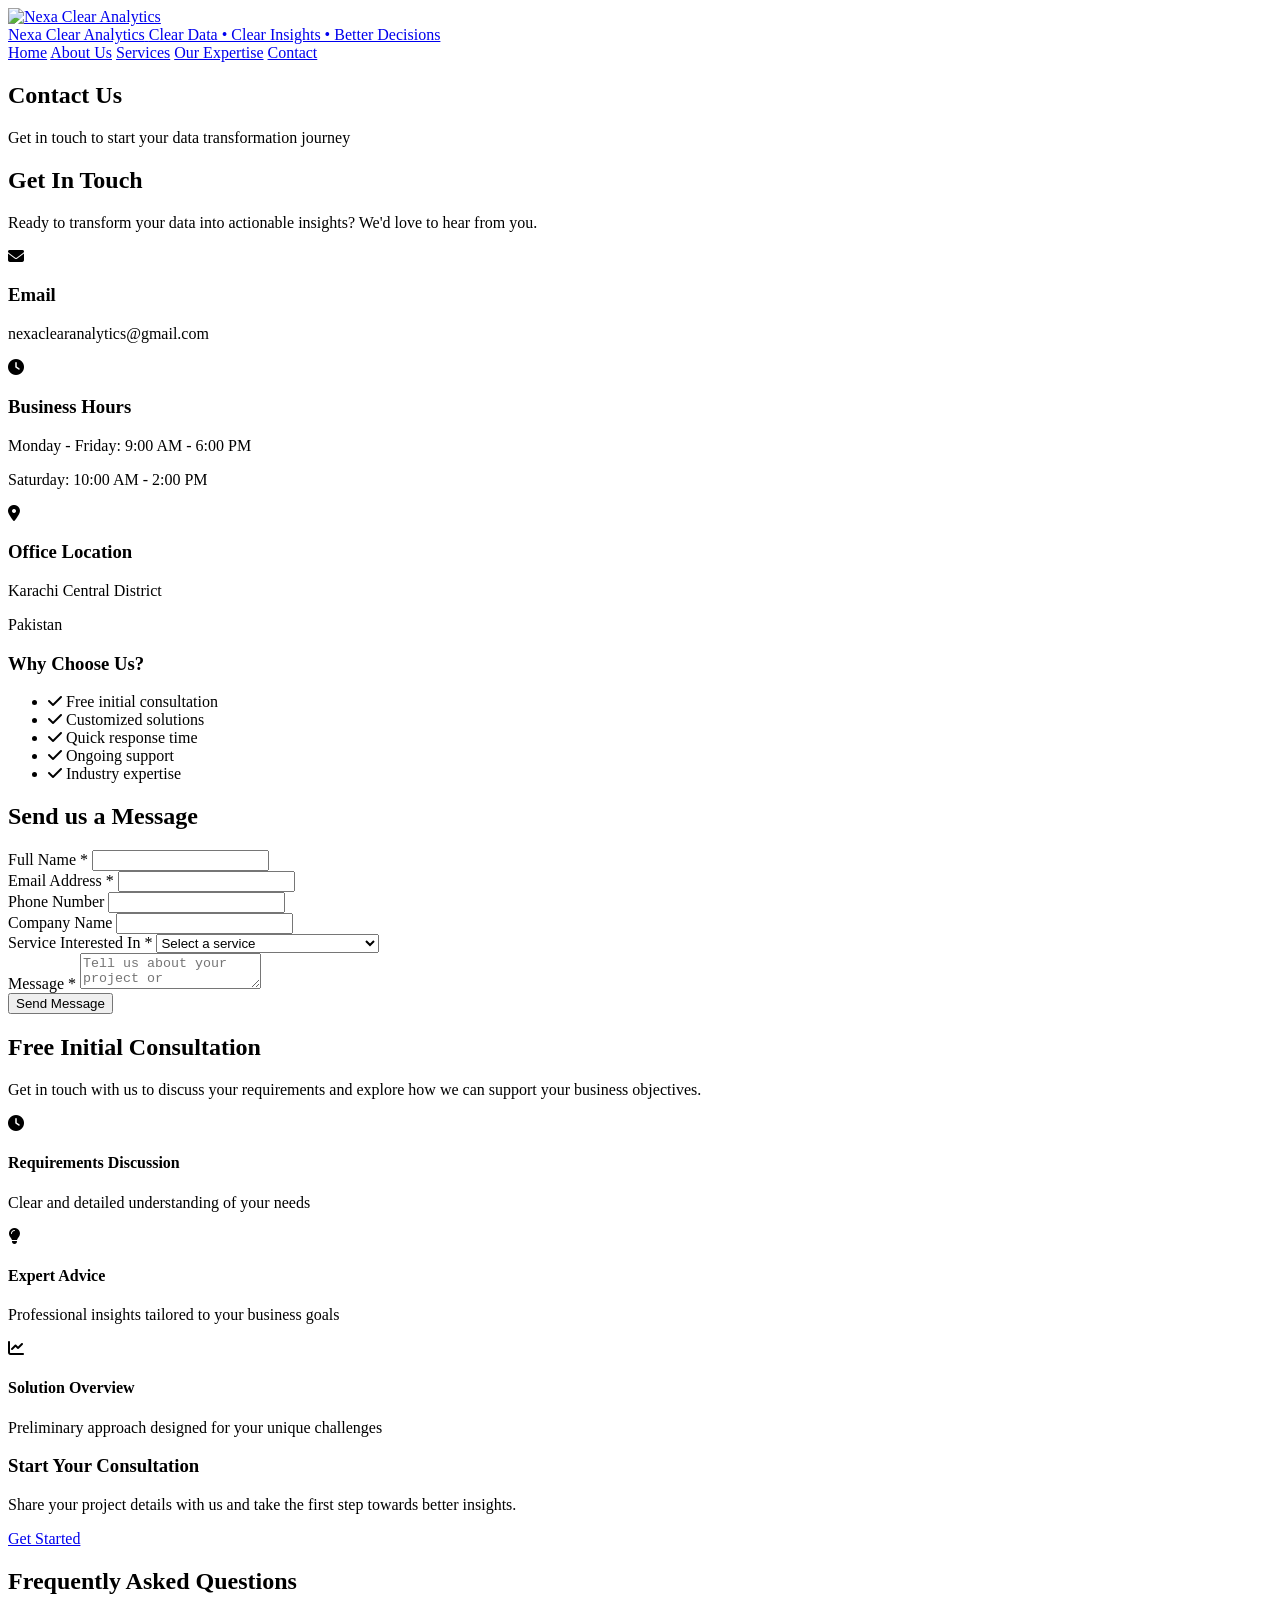
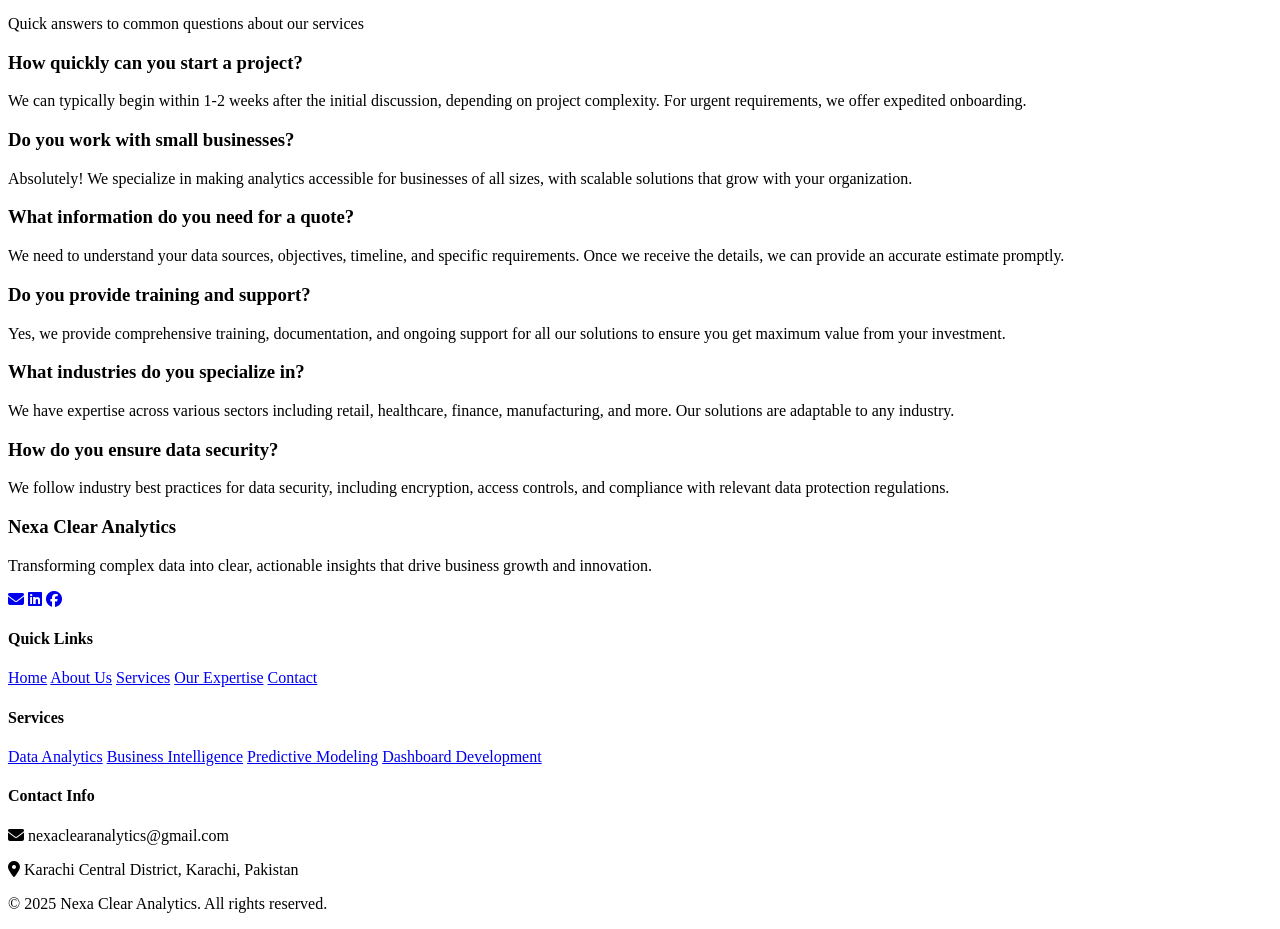
==== contact.html @ 600de311 "Add files via upload" ====
<!DOCTYPE html>
<html lang="en">
<head>
    <meta charset="UTF-8">
    <meta name="viewport" content="width=device-width, initial-scale=1.0">
    <meta name="description" content="Contact Nexa Clear Analytics for data analytics consulting, custom solutions, and business intelligence services.">
    <title>Contact Us - Nexa Clear Analytics</title>
    <link rel="stylesheet" href="css/style.css">
    <link rel="preconnect" href="https://fonts.googleapis.com">
    <link rel="preconnect" href="https://fonts.gstatic.com" crossorigin>
    <link href="https://fonts.googleapis.com/css2?family=Inter:wght@300;400;500;600;700&display=swap" rel="stylesheet">
    <link rel="stylesheet" href="https://cdnjs.cloudflare.com/ajax/libs/font-awesome/6.4.0/css/all.min.css">
    <link rel="icon" type="image/x-icon" href="images/favicon.png">
</head>
<body>
    <!-- Navigation -->
    <nav class="navbar">
        <div class="nav-container">
            <div class="nav-logo">
                <a href="index.html">
                    <img src="images/favicon.png" alt="Nexa Clear Analytics" class="logo-img">
                    <div class="logo-content">
                        <span class="logo-text">Nexa Clear Analytics</span>
                        <span class="logo-tagline">Clear Data • Clear Insights • Better Decisions</span>
                    </div>
                </a>
            </div>

            <div class="nav-menu" id="nav-menu">
                <a href="index.html" class="nav-link">Home</a>
                <a href="about.html" class="nav-link">About Us</a>
                <a href="services.html" class="nav-link">Services</a>
                <a href="portfolio.html" class="nav-link">Our Expertise</a>
                <a href="contact.html" class="nav-link active">Contact</a>
            </div>
            <div class="hamburger" id="hamburger">
                <span></span>
                <span></span>
                <span></span>
            </div>
        </div>
    </nav>

    <!-- Page Header -->
    <section class="page-header">
        <div class="container">
            <h1>Contact Us</h1>
            <p>Get in touch to start your data transformation journey</p>
        </div>
    </section>

<!-- Contact Section -->
<section class="section contact-section">
    <div class="container">
        <div class="contact-grid">
            <!-- Contact Info -->
            <div class="contact-info">
                <h2>Get In Touch</h2>
                <p>Ready to transform your data into actionable insights? We'd love to hear from you.</p>
                
                <div class="contact-details">
                    <div class="contact-item">
                        <div class="contact-icon">
                            <i class="fas fa-envelope"></i>
                        </div>
                        <div class="contact-text">
                            <h3>Email</h3>
                            <p>nexaclearanalytics@gmail.com</p>
                        </div>
                    </div>
                                        
                    <div class="contact-item">
                        <div class="contact-icon">
                            <i class="fas fa-clock"></i>
                        </div>
                        <div class="contact-text">
                            <h3>Business Hours</h3>
                            <p>Monday - Friday: 9:00 AM - 6:00 PM</p>
                            <p>Saturday: 10:00 AM - 2:00 PM</p>
                        </div>
                    </div>

                    <div class="contact-item">
                        <div class="contact-icon">
                            <i class="fas fa-map-marker-alt"></i>
                        </div>
                        <div class="contact-text">
                            <h3>Office Location</h3>
                            <p>Karachi Central District</p>
                            <p>Pakistan</p>
                        </div>
                    </div>
                </div>

                <div class="why-choose-us">
                    <h3>Why Choose Us?</h3>
                    <ul>
                        <li><i class="fas fa-check"></i> Free initial consultation</li>
                        <li><i class="fas fa-check"></i> Customized solutions</li>
                        <li><i class="fas fa-check"></i> Quick response time</li>
                        <li><i class="fas fa-check"></i> Ongoing support</li>
                        <li><i class="fas fa-check"></i> Industry expertise</li>
                    </ul>
                </div>
            </div>

            <!-- Contact Form -->
            <div class="contact-form">
    <h2>Send us a Message</h2>
    
    <form id="contact-form" action="https://api.web3forms.com/submit" method="POST">
        <!-- Web3Forms Access Key -->
        <input type="hidden" name="access_key" value="b121f601-248b-46db-a43a-fa6fd87281f6">
        <input type="hidden" name="redirect" value="thankyou.html">

        <div class="form-group">
            <label for="name">Full Name *</label>
            <input type="text" id="name" name="name" required>
            <span class="error-message" id="name-error"></span>
        </div>
        
        <div class="form-group">
            <label for="email">Email Address *</label>
            <input type="email" id="email" name="email" required>
            <span class="error-message" id="email-error"></span>
        </div>
        
        <div class="form-group">
            <label for="phone">Phone Number</label>
            <input type="tel" id="phone" name="phone">
            <span class="error-message" id="phone-error"></span>
        </div>
        
        <div class="form-group">
            <label for="company">Company Name</label>
            <input type="text" id="company" name="company">
            <span class="error-message" id="company-error"></span>
        </div>
        
        <div class="form-group">
            <label for="service">Service Interested In *</label>
            <select id="service" name="service" required>
                <option value="">Select a service</option>
                <option value="dashboard">Business Intelligence Dashboards</option>
                <option value="analytics">Predictive Analytics</option>
                <option value="reporting">Automated Reporting</option>
                <option value="consultation">Analytics Consultation</option>
                <option value="training">Data Analytics Training</option>
                <option value="other">Other</option>
            </select>
            <span class="error-message" id="service-error"></span>
        </div>
        
        <div class="form-group">
            <label for="message">Message *</label>
            <textarea id="message" name="message" required placeholder="Tell us about your project or requirements..."></textarea>
            <span class="error-message" id="message-error"></span>
        </div>
        
        <button type="submit" class="btn btn-primary">Send Message</button>
        <div id="form-message"></div>
    </form>
</div>
        </div>
    </div>
</section>


    <!-- Consultation Section -->
<section class="section consultation-section">
    <div class="container">
        <div class="consultation-grid">
            <div class="consultation-content">
                <h2>Free Initial Consultation</h2>
                <p>Get in touch with us to discuss your requirements and explore how we can support your business objectives.</p>
                <div class="consultation-benefits">
                    <div class="benefit-item">
                        <i class="fas fa-clock"></i>
                        <div>
                            <h4>Requirements Discussion</h4>
                            <p>Clear and detailed understanding of your needs</p>
                        </div>
                    </div>
                    <div class="benefit-item">
                        <i class="fas fa-lightbulb"></i>
                        <div>
                            <h4>Expert Advice</h4>
                            <p>Professional insights tailored to your business goals</p>
                        </div>
                    </div>
                    <div class="benefit-item">
                        <i class="fas fa-chart-line"></i>
                        <div>
                            <h4>Solution Overview</h4>
                            <p>Preliminary approach designed for your unique challenges</p>
                        </div>
                    </div>
                </div>
            </div>
            <div class="consultation-cta">
                <div class="cta-card">
                    <h3>Start Your Consultation</h3>
                    <p>Share your project details with us and take the first step towards better insights.</p>
                    <div class="cta-buttons">
                        <a href="contact.html#contact-form" class="consultation-get-started-btn" id="consultation-get-started">
                            Get Started
                        </a>
                    </div>
                </div>
            </div>
        </div>
    </div>
</section>


<!-- FAQ Section -->
<section class="section faq-section">
    <div class="container">
        <div class="section-header">
            <h2>Frequently Asked Questions</h2>
            <p>Quick answers to common questions about our services</p>
        </div>
        <div class="faq-grid">
            <div class="faq-item">
                <h3>How quickly can you start a project?</h3>
                <p>We can typically begin within 1-2 weeks after the initial discussion, depending on project complexity. For urgent requirements, we offer expedited onboarding.</p>
            </div>
            <div class="faq-item">
                <h3>Do you work with small businesses?</h3>
                <p>Absolutely! We specialize in making analytics accessible for businesses of all sizes, with scalable solutions that grow with your organization.</p>
            </div>
            <div class="faq-item">
                <h3>What information do you need for a quote?</h3>
                <p>We need to understand your data sources, objectives, timeline, and specific requirements. Once we receive the details, we can provide an accurate estimate promptly.</p>
            </div>
            <div class="faq-item">
                <h3>Do you provide training and support?</h3>
                <p>Yes, we provide comprehensive training, documentation, and ongoing support for all our solutions to ensure you get maximum value from your investment.</p>
            </div>
            <div class="faq-item">
                <h3>What industries do you specialize in?</h3>
                <p>We have expertise across various sectors including retail, healthcare, finance, manufacturing, and more. Our solutions are adaptable to any industry.</p>
            </div>
            <div class="faq-item">
                <h3>How do you ensure data security?</h3>
                <p>We follow industry best practices for data security, including encryption, access controls, and compliance with relevant data protection regulations.</p>
            </div>
        </div>
    </div>
</section>





    <!-- Footer -->
    <footer class="footer">
        <div class="container">
            <div class="footer-content">
                <div class="footer-section">
                    <h3>Nexa Clear Analytics</h3>
                    <p>Transforming complex data into clear, actionable insights that drive business growth and innovation.</p>
                    <div class="social-links">
                        <a href="#" aria-label="Email"><i class="fas fa-envelope"></i></a>
                        <a href="#" aria-label="LinkedIn"><i class="fab fa-linkedin"></i></a>
                        <a href="#" aria-label="Twitter"><i class="fab fa-facebook"></i></a>
                    </div>
                </div>
                <div class="footer-section">
                    <h4>Quick Links</h4>
                    <a href="index.html">Home</a>
                    <a href="about.html">About Us</a>
                    <a href="services.html">Services</a>
                    <a href="portfolio.html">Our Expertise</a>
                    <a href="contact.html">Contact</a>
                </div>
                <div class="footer-section">
                    <h4>Services</h4>
                    <a href="services.html">Data Analytics</a>
                    <a href="services.html">Business Intelligence</a>
                    <a href="services.html">Predictive Modeling</a>
                    <a href="services.html">Dashboard Development</a>
                </div>
                <div class="footer-section">
                    <h4>Contact Info</h4>
                    <p><i class="fas fa-envelope"></i> nexaclearanalytics@gmail.com</p>
                    <p><i class="fas fa-map-marker-alt"></i> Karachi Central District, Karachi, Pakistan</p>
                </div>
            </div>
            <div class="footer-bottom">
                <p>&copy; <span id="current-year">2025</span> Nexa Clear Analytics. All rights reserved.</p>
            </div>
        </div>
    </footer>

    <script src="js/script.js"></script>
</body>
</html>
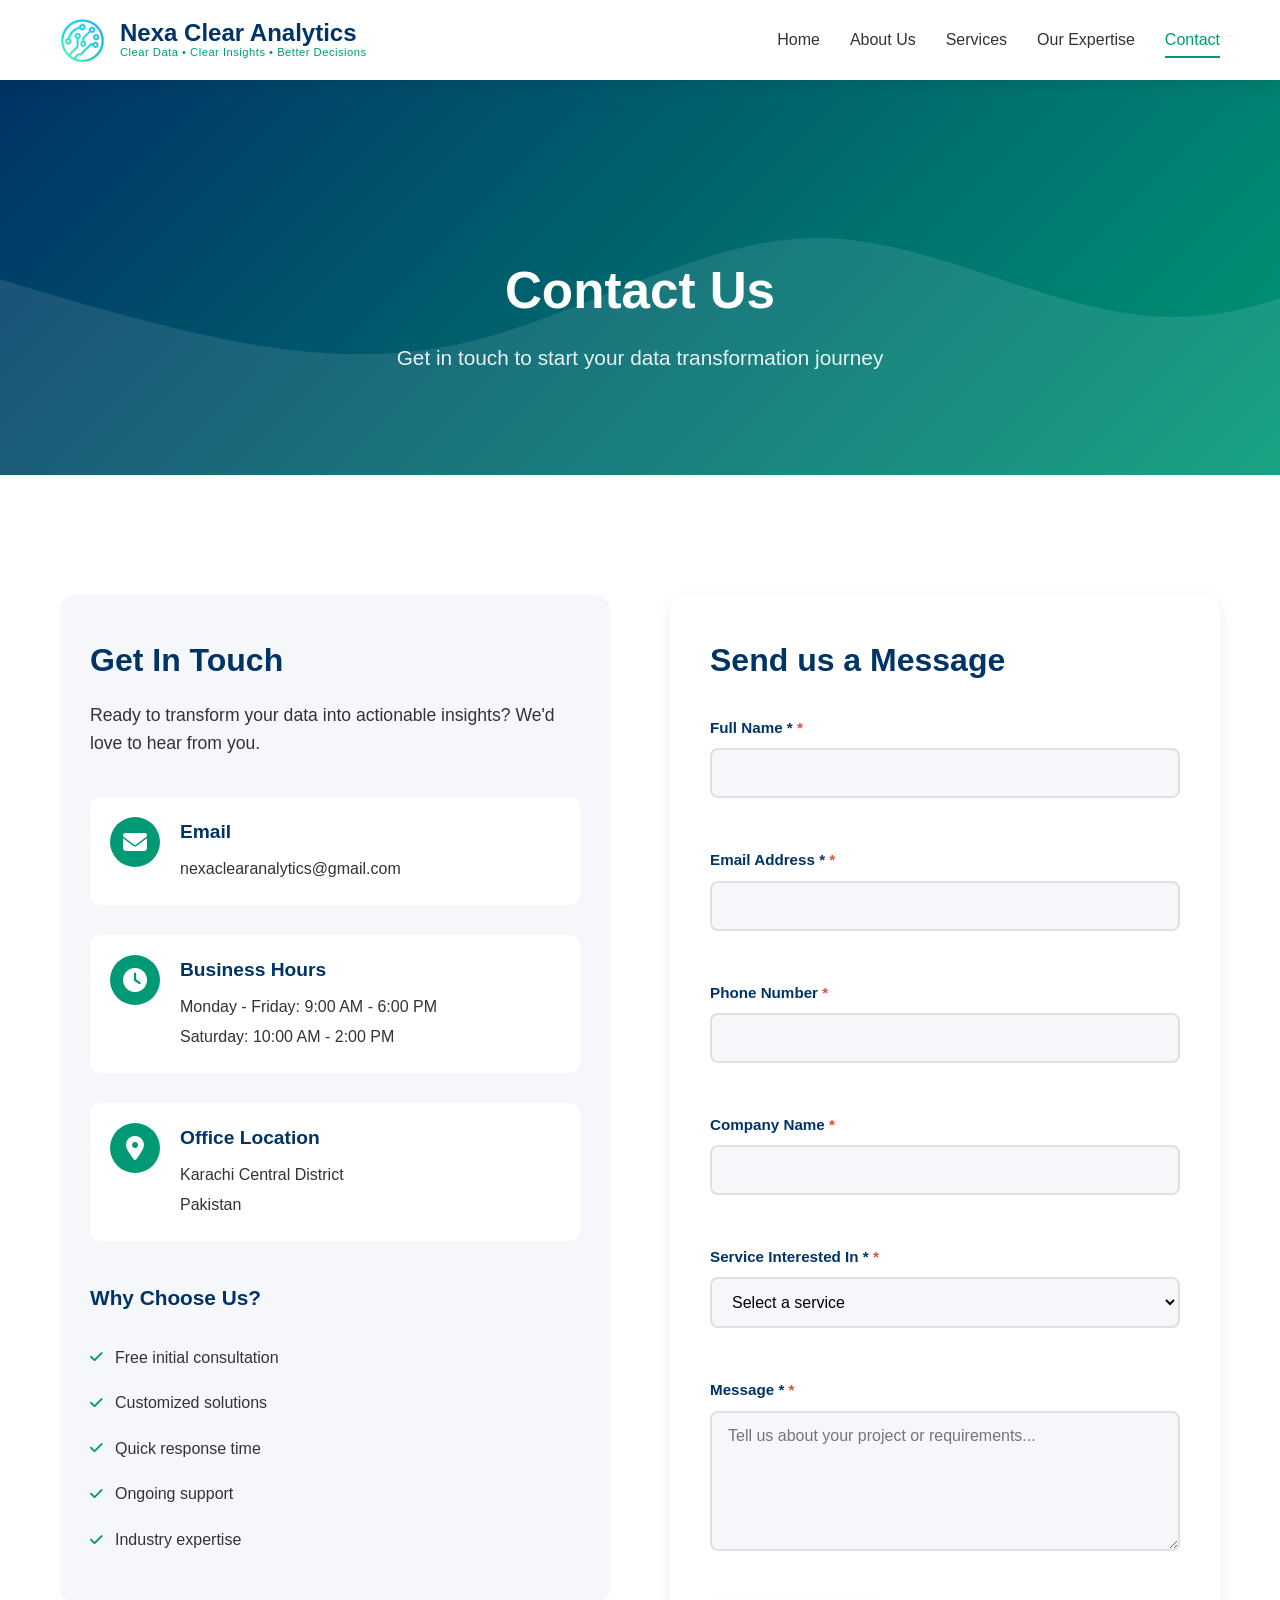
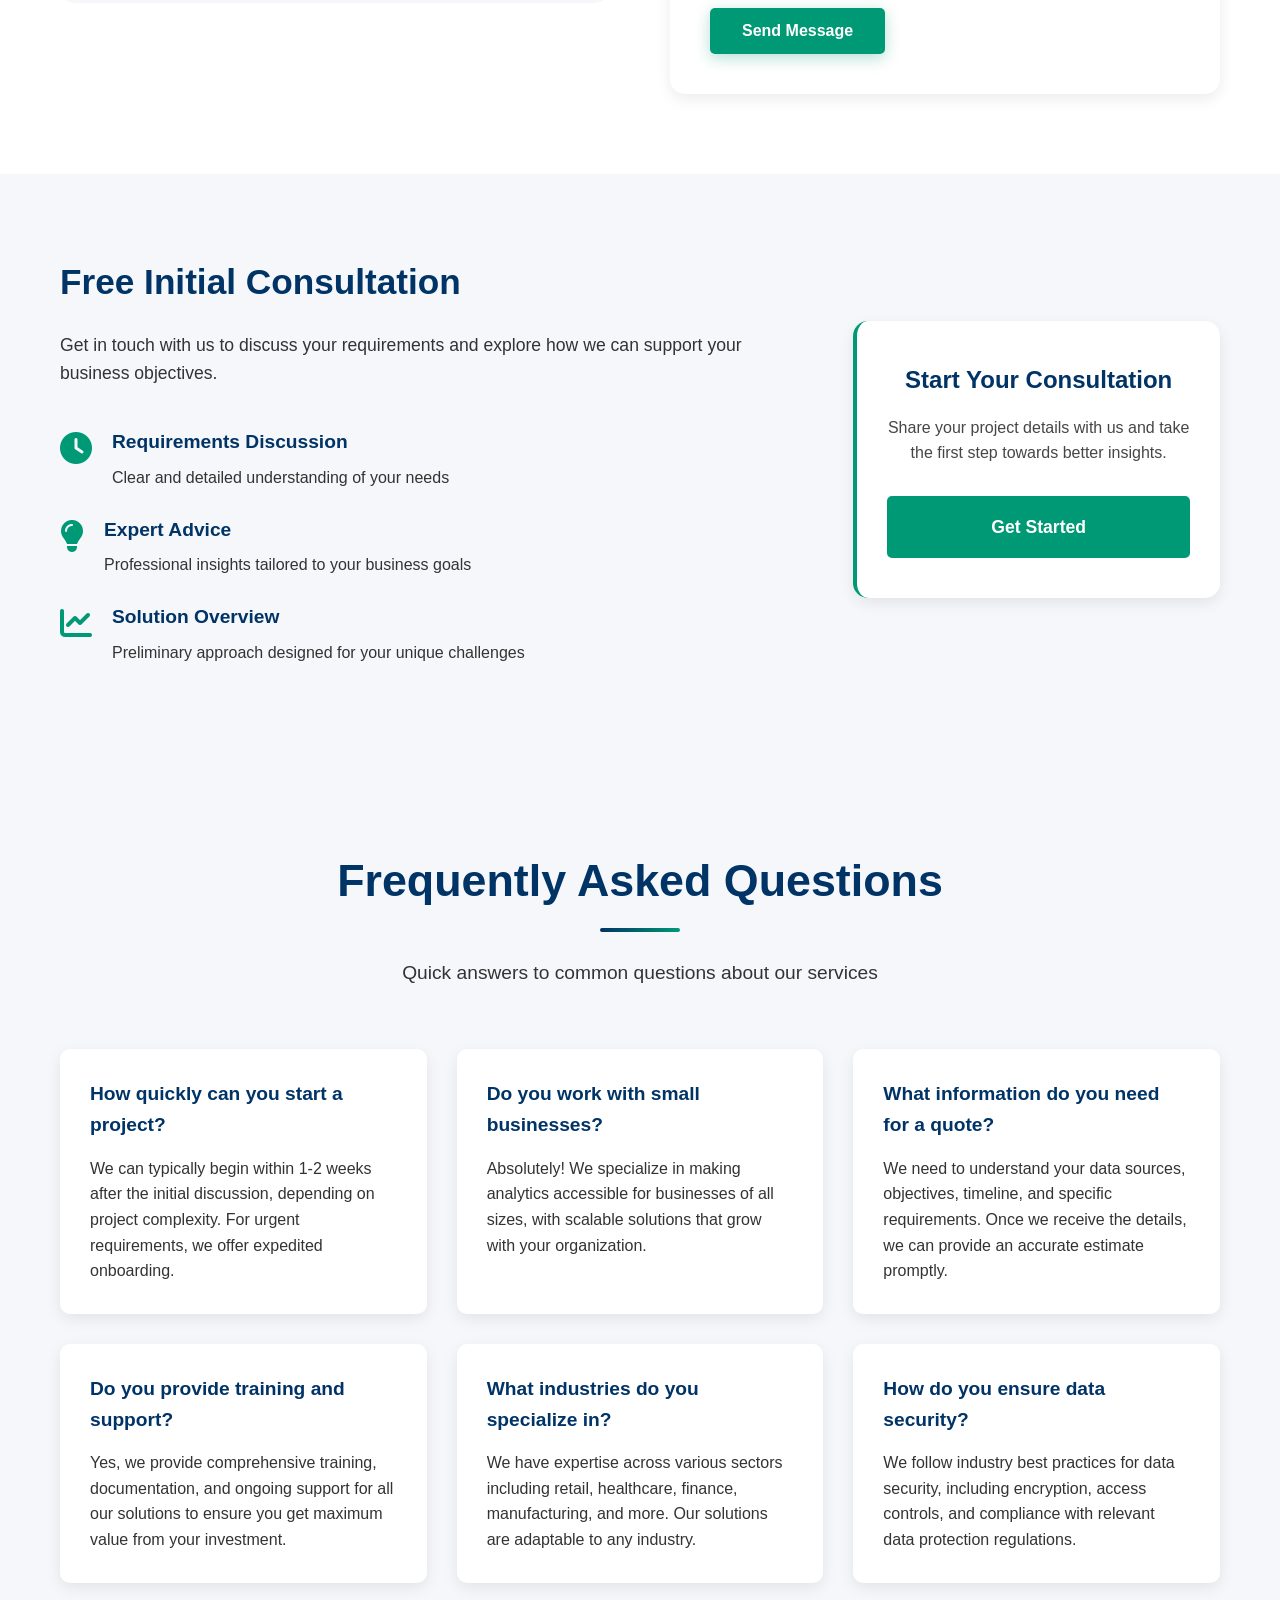
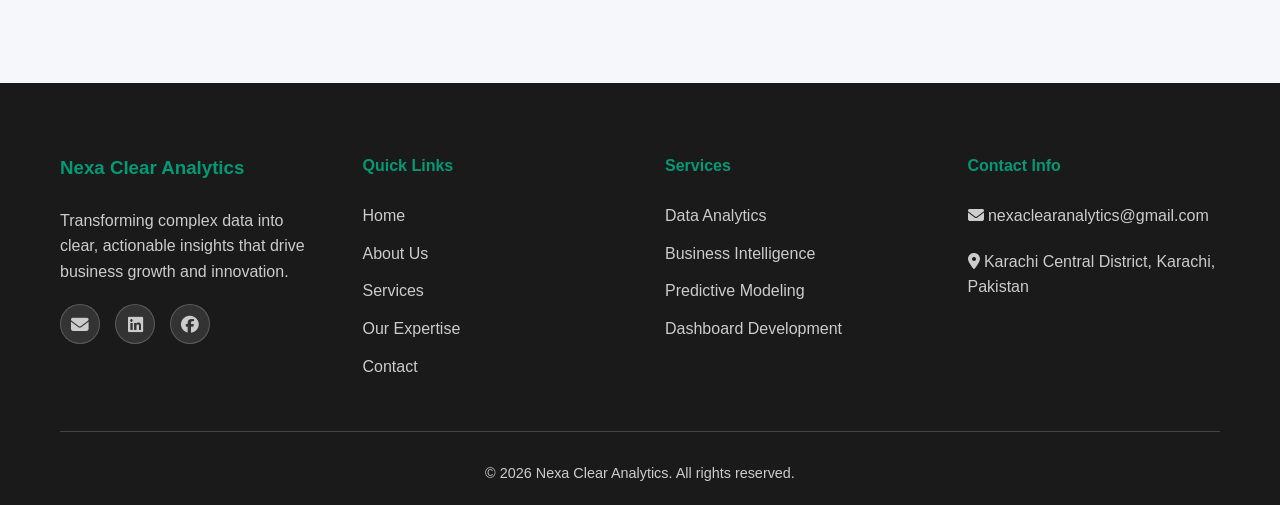
==== commit d7b852be: "Update contact.html" ====
--- a/contact.html
+++ b/contact.html
@@ -111,7 +111,7 @@
     <form id="contact-form" action="https://api.web3forms.com/submit" method="POST">
         <!-- Web3Forms Access Key -->
         <input type="hidden" name="access_key" value="b121f601-248b-46db-a43a-fa6fd87281f6">
-        <input type="hidden" name="redirect" value="thankyou.html">
+        <input type="hidden" name="redirect" value="https://nexaclearanalytics.github.io/thank-you.html">
 
         <div class="form-group">
             <label for="name">Full Name *</label>
@@ -295,4 +295,5 @@
 
     <script src="js/script.js"></script>
 </body>
-</html>+
+</html>
--- a/css/style.css
+++ b/css/style.css
@@ -0,0 +1,3416 @@
+/* css/style.css */
+/* Reset and Base Styles */
+* {
+    margin: 0;
+    padding: 0;
+    box-sizing: border-box;
+}
+
+:root {
+    --primary-blue: #003366;
+    --primary-green: #009975;
+    --light-gray: #f5f7fa;
+    --dark-gray: #333333;
+    --white: #ffffff;
+    --shadow: 0 5px 15px rgba(0, 0, 0, 0.08);
+    --transition: all 0.3s ease;
+}
+
+body {
+    font-family: 'Inter', sans-serif;
+    line-height: 1.6;
+    color: var(--dark-gray);
+    overflow-x: hidden;
+}
+
+.container {
+    max-width: 1200px;
+    margin: 0 auto;
+    padding: 0 20px;
+}
+
+/* Navigation */
+.navbar {
+    background: var(--white);
+    box-shadow: var(--shadow);
+    position: fixed;
+    width: 100%;
+    top: 0;
+    z-index: 1000;
+    transition: var(--transition);
+}
+
+.nav-container {
+    max-width: 1200px;
+    margin: 0 auto;
+    padding: 0 20px;
+    display: flex;
+    justify-content: space-between;
+    align-items: center;
+    height: 80px;
+}
+
+.nav-logo a {
+    display: flex;
+    align-items: center;
+    gap: 15px;
+    text-decoration: none;
+}
+
+.logo-img {
+    height: 45px;
+    width: auto;
+}
+
+.logo-content {
+    display: flex;
+    flex-direction: column;
+    gap: 2px;
+}
+
+.logo-text {
+    font-size: 1.5rem;
+    font-weight: 700;
+    color: var(--primary-blue);
+    line-height: 1;
+}
+
+.logo-tagline {
+    font-size: 0.7rem;
+    color: var(--primary-green);
+    font-weight: 500;
+    line-height: 1;
+    letter-spacing: 0.5px;
+}
+
+.nav-menu {
+    display: flex;
+    gap: 30px;
+}
+
+.nav-link {
+    text-decoration: none;
+    color: var(--dark-gray);
+    font-weight: 500;
+    transition: var(--transition);
+    position: relative;
+    padding: 5px 0;
+}
+
+.nav-link:hover {
+    color: var(--primary-green);
+}
+
+.nav-link::after {
+    content: '';
+    position: absolute;
+    width: 0;
+    height: 2px;
+    bottom: 0;
+    left: 0;
+    background-color: var(--primary-green);
+    transition: var(--transition);
+}
+
+.nav-link:hover::after {
+    width: 100%;
+}
+
+.nav-link.active {
+    color: var(--primary-green);
+}
+
+.nav-link.active::after {
+    width: 100%;
+}
+
+.hamburger {
+    display: none;
+    flex-direction: column;
+    cursor: pointer;
+    padding: 5px;
+}
+
+.hamburger span {
+    width: 25px;
+    height: 3px;
+    background: var(--primary-blue);
+    margin: 3px 0;
+    transition: var(--transition);
+    border-radius: 2px;
+}
+
+.hamburger.active span:nth-child(1) {
+    transform: rotate(45deg) translate(5px, 5px);
+}
+
+.hamburger.active span:nth-child(2) {
+    opacity: 0;
+}
+
+.hamburger.active span:nth-child(3) {
+    transform: rotate(-45deg) translate(7px, -6px);
+}
+
+/* Hero Section */
+.hero {
+    background: linear-gradient(135deg, var(--primary-blue) 0%, var(--primary-green) 100%);
+    color: var(--white);
+    padding: 180px 0 100px;
+    text-align: center;
+    position: relative;
+    overflow: hidden;
+}
+
+.hero::before {
+    content: '';
+    position: absolute;
+    top: 0;
+    left: 0;
+    width: 100%;
+    height: 100%;
+    background: url('data:image/svg+xml;utf8,<svg xmlns="http://www.w3.org/2000/svg" viewBox="0 0 1440 320"><path fill="%23ffffff" fill-opacity="0.1" d="M0,96L48,112C96,128,192,160,288,186.7C384,213,480,235,576,213.3C672,192,768,128,864,128C960,128,1056,192,1152,192C1248,192,1344,128,1392,96L1440,64L1440,320L1392,320C1344,320,1248,320,1152,320C1056,320,960,320,864,320C768,320,672,320,576,320C480,320,384,320,288,320C192,320,96,320,48,320L0,320Z"></path></svg>');
+    background-size: cover;
+    background-position: center;
+}
+
+.hero-content {
+    position: relative;
+    z-index: 1;
+    max-width: 800px;
+    margin: 0 auto;
+}
+
+.hero-content h1 {
+    font-size: 3.2rem;
+    margin-bottom: 20px;
+    font-weight: 700;
+    line-height: 1.2;
+}
+
+.hero-content p {
+    font-size: 1.3rem;
+    margin-bottom: 40px;
+    opacity: 0.9;
+    line-height: 1.6;
+}
+
+.hero-buttons {
+    display: flex;
+    gap: 20px;
+    justify-content: center;
+    flex-wrap: wrap;
+}
+
+/* Buttons */
+.btn {
+    padding: 14px 32px;
+    border: none;
+    border-radius: 5px;
+    text-decoration: none;
+    font-weight: 600;
+    transition: var(--transition);
+    cursor: pointer;
+    display: inline-block;
+    font-size: 1rem;
+    text-align: center;
+}
+
+.btn-primary {
+    background: var(--primary-green);
+    color: var(--white);
+    box-shadow: 0 4px 15px rgba(0, 153, 117, 0.3);
+}
+
+.btn-primary:hover {
+    background: #007a5e;
+    transform: translateY(-3px);
+    box-shadow: 0 6px 20px rgba(0, 153, 117, 0.4);
+}
+
+.btn-secondary {
+    background: transparent;
+    color: var(--white);
+    border: 2px solid var(--white);
+}
+
+.btn-secondary:hover {
+    background: var(--white);
+    color: var(--primary-blue);
+    transform: translateY(-3px);
+}
+
+/* Sections */
+.section {
+    padding: 100px 0;
+}
+
+.section-header {
+    text-align: center;
+    max-width: 800px;
+    margin: 0 auto 60px;
+    padding: 0 40px;
+}
+
+.section-header h2 {
+    font-size: 2.8rem;
+    margin-bottom: 20px;
+    color: var(--primary-blue);
+    font-weight: 700;
+    position: relative;
+}
+
+.section-header h2::after {
+    content: '';
+    position: absolute;
+    width: 80px;
+    height: 4px;
+    background: linear-gradient(to right, var(--primary-blue), var(--primary-green));
+    bottom: -15px;
+    left: 50%;
+    transform: translateX(-50%);
+    border-radius: 2px;
+}
+
+.section-header p {
+    font-size: 1.2rem;
+    color: var(--dark-gray);
+    line-height: 1.7;
+    margin-top: 40px;
+}
+
+/* Trust Indicators */
+.trust-section {
+    background: var(--light-gray);
+    padding: 60px 0;
+}
+
+.trust-grid {
+    display: grid;
+    grid-template-columns: repeat(auto-fit, minmax(200px, 1fr));
+    gap: 30px;
+}
+
+.trust-item {
+    display: flex;
+    flex-direction: column;
+    align-items: center;
+    gap: 15px;
+    text-align: center;
+}
+
+.trust-item i {
+    font-size: 2.5rem;
+    color: var(--primary-green);
+}
+
+.trust-item span {
+    font-weight: 600;
+    color: var(--primary-blue);
+}
+
+/* Help Section */
+.help-grid {
+    display: grid;
+    grid-template-columns: repeat(auto-fit, minmax(300px, 1fr));
+    gap: 40px;
+}
+
+.help-card {
+    background: var(--white);
+    padding: 50px 30px;
+    border-radius: 10px;
+    text-align: center;
+    box-shadow: var(--shadow);
+    transition: var(--transition);
+    border-top: 4px solid transparent;
+}
+
+.help-card:hover {
+    transform: translateY(-10px);
+    border-top: 4px solid var(--primary-green);
+}
+
+.help-icon {
+    font-size: 3.5rem;
+    margin-bottom: 25px;
+    color: var(--primary-blue);
+    background: linear-gradient(135deg, var(--primary-blue), var(--primary-green));
+    -webkit-background-clip: text;
+    -webkit-text-fill-color: transparent;
+    height: 80px;
+    display: flex;
+    align-items: center;
+    justify-content: center;
+}
+
+.help-card h3 {
+    color: var(--primary-blue);
+    margin-bottom: 20px;
+    font-size: 1.5rem;
+}
+
+.help-card p {
+    color: var(--dark-gray);
+    line-height: 1.7;
+}
+
+/* Industries Section */
+.industries-section {
+    background: var(--light-gray);
+}
+
+.industries-grid {
+    display: grid;
+    grid-template-columns: repeat(auto-fit, minmax(280px, 1fr));
+    gap: 30px;
+}
+
+.industry-card {
+    background: var(--white);
+    padding: 40px 30px;
+    border-radius: 10px;
+    text-align: center;
+    box-shadow: var(--shadow);
+    transition: var(--transition);
+}
+
+.industry-card:hover {
+    transform: translateY(-5px);
+}
+
+.industry-icon {
+    font-size: 2.5rem;
+    margin-bottom: 20px;
+    color: var(--primary-green);
+    height: 70px;
+    display: flex;
+    align-items: center;
+    justify-content: center;
+}
+
+.industry-card h3 {
+    color: var(--primary-blue);
+    margin-bottom: 15px;
+    font-size: 1.4rem;
+}
+
+.industry-card p {
+    color: var(--dark-gray);
+    line-height: 1.6;
+}
+
+/* Process Section */
+.process-section {
+    background: var(--white);
+}
+
+.process-grid {
+    display: grid;
+    grid-template-columns: repeat(4, 1fr);
+    gap: 0;
+    position: relative;
+    z-index: 2;
+    max-width: 1200px;
+    margin: 0 auto;
+}
+
+.process-card {
+    background: var(--white);
+    padding: 40px 25px;
+    border-radius: 15px;
+    box-shadow: 0 10px 30px rgba(0, 0, 0, 0.08);
+    text-align: center;
+    transition: all 0.4s cubic-bezier(0.175, 0.885, 0.32, 1.275);
+    position: relative;
+    border: 1px solid #f0f0f0;
+    margin: 0 10px;
+    height: 100%;
+    display: flex;
+    flex-direction: column;
+    align-items: center;
+}
+
+.process-card:hover {
+    transform: translateY(-10px);
+    box-shadow: 0 20px 40px rgba(0, 0, 0, 0.15);
+    border-color: var(--primary-green);
+}
+
+.step-number {
+    width: 50px;
+    height: 50px;
+    background: linear-gradient(135deg, var(--primary-blue), var(--primary-green));
+    color: var(--white);
+    border-radius: 50%;
+    display: flex;
+    align-items: center;
+    justify-content: center;
+    font-size: 1.2rem;
+    font-weight: 700;
+    box-shadow: 0 5px 15px rgba(0, 51, 102, 0.3);
+    margin-bottom: 25px;
+    position: relative;
+    z-index: 2;
+}
+
+.step-icon {
+    font-size: 3.5rem;
+    margin-bottom: 25px;
+    height: 80px;
+    display: flex;
+    align-items: center;
+    justify-content: center;
+    background: linear-gradient(135deg, var(--primary-blue), var(--primary-green));
+    -webkit-background-clip: text;
+    -webkit-text-fill-color: transparent;
+    background-clip: text;
+}
+
+.process-card h3 {
+    color: var(--primary-blue);
+    margin-bottom: 15px;
+    font-size: 1.3rem;
+    font-weight: 600;
+    min-height: 60px;
+    display: flex;
+    align-items: center;
+    justify-content: center;
+}
+
+.process-card p {
+    color: var(--dark-gray);
+    line-height: 1.7;
+    font-size: 0.95rem;
+    margin-bottom: 0;
+    flex-grow: 1;
+}
+
+.step-connector {
+    position: absolute;
+    right: -25px;
+    top: 50%;
+    transform: translateY(-50%);
+    width: 50px;
+    height: 100%;
+    display: flex;
+    align-items: center;
+    justify-content: center;
+    z-index: 1;
+}
+
+.connector-line {
+    width: 100%;
+    height: 3px;
+    background: linear-gradient(to right, var(--primary-green), var(--primary-blue));
+    border-radius: 2px;
+    position: relative;
+}
+
+.connector-arrow {
+    position: absolute;
+    right: -10px;
+    top: 50%;
+    transform: translateY(-50%);
+    width: 25px;
+    height: 25px;
+    background: var(--primary-green);
+    border-radius: 50%;
+    display: flex;
+    align-items: center;
+    justify-content: center;
+    color: var(--white);
+    font-size: 0.8rem;
+    box-shadow: 0 3px 10px rgba(0, 153, 117, 0.3);
+}
+
+.process-card:last-child .step-connector {
+    display: none;
+}
+
+.process-cta {
+    text-align: center;
+    margin-top: 60px;
+    padding-top: 40px;
+    border-top: 1px solid rgba(0, 0, 0, 0.1);
+}
+
+.process-cta p {
+    font-size: 1.3rem;
+    color: var(--dark-gray);
+    margin-bottom: 25px;
+    font-weight: 500;
+}
+
+/* Testimonials Section */
+.testimonials-section {
+    background: var(--light-gray);
+}
+
+.testimonials-grid {
+    display: grid;
+    grid-template-columns: repeat(auto-fit, minmax(300px, 1fr));
+    gap: 30px;
+}
+
+.testimonial-card {
+    background: var(--white);
+    padding: 30px;
+    border-radius: 10px;
+    box-shadow: var(--shadow);
+    transition: var(--transition);
+}
+
+.testimonial-card:hover {
+    transform: translateY(-5px);
+}
+
+.testimonial-content {
+    margin-bottom: 20px;
+    font-style: italic;
+    color: var(--dark-gray);
+    line-height: 1.6;
+}
+
+.testimonial-author {
+    display: flex;
+    align-items: center;
+    gap: 15px;
+}
+
+.author-avatar {
+    width: 50px;
+    height: 50px;
+    background: var(--primary-green);
+    border-radius: 50%;
+    display: flex;
+    align-items: center;
+    justify-content: center;
+    color: var(--white);
+    font-size: 1.2rem;
+}
+
+.author-info h4 {
+    margin-bottom: 5px;
+    color: var(--primary-blue);
+}
+
+.author-info p {
+    color: var(--dark-gray);
+    font-size: 0.9rem;
+}
+
+/* CTA Section */
+.cta-section {
+    background: var(--primary-blue);
+    color: var(--white);
+    text-align: center;
+    padding: 100px 0;
+    position: relative;
+    overflow: hidden;
+}
+
+.cta-section::before {
+    content: '';
+    position: absolute;
+    top: 0;
+    left: 0;
+    width: 100%;
+    height: 100%;
+    background: url('data:image/svg+xml;utf8,<svg xmlns="http://www.w3.org/2000/svg" viewBox="0 0 1440 320"><path fill="%23009975" fill-opacity="0.1" d="M0,192L48,197.3C96,203,192,213,288,229.3C384,245,480,267,576,261.3C672,256,768,224,864,197.3C960,171,1056,149,1152,165.3C1248,181,1344,235,1392,261.3L1440,288L1440,320L1392,320C1344,320,1248,320,1152,320C1056,320,960,320,864,320C768,320,672,320,576,320C480,320,384,320,288,320C192,320,96,320,48,320L0,320Z"></path></svg>');
+    background-size: cover;
+    background-position: center;
+}
+
+.cta-section h2 {
+    color: var(--white);
+    margin-bottom: 20px;
+    position: relative;
+    z-index: 1;
+    font-size: 2.8rem;
+}
+
+.cta-section p {
+    font-size: 1.3rem;
+    margin-bottom: 40px;
+    max-width: 700px;
+    margin-left: auto;
+    margin-right: auto;
+    position: relative;
+    z-index: 1;
+    opacity: 0.9;
+}
+
+/* Footer */
+.footer {
+    background: #1a1a1a;
+    color: var(--white);
+    padding: 70px 0 20px;
+}
+
+.footer-content {
+    display: grid;
+    grid-template-columns: repeat(auto-fit, minmax(250px, 1fr));
+    gap: 50px;
+    margin-bottom: 40px;
+}
+
+.footer-section h3,
+.footer-section h4 {
+    margin-bottom: 25px;
+    color: var(--primary-green);
+}
+
+.footer-section p {
+    color: #ccc;
+    margin-bottom: 20px;
+    line-height: 1.6;
+}
+
+.footer-section a {
+    color: #ccc;
+    text-decoration: none;
+    display: block;
+    margin-bottom: 12px;
+    transition: var(--transition);
+}
+
+.footer-section a:hover {
+    color: var(--primary-green);
+    transform: translateX(5px);
+}
+
+.social-links {
+    display: flex;
+    gap: 15px;
+    margin-top: 20px;
+}
+
+.social-links a {
+    display: flex;
+    align-items: center;
+    justify-content: center;
+    width: 40px;
+    height: 40px;
+    background: #333;
+    border-radius: 50%;
+    transition: var(--transition);
+    font-size: 1.2rem;
+}
+
+.social-links a:hover {
+    background: var(--primary-green);
+    transform: translateY(-3px);
+}
+
+.footer-bottom {
+    text-align: center;
+    padding-top: 30px;
+    border-top: 1px solid #444;
+    color: #ccc;
+    font-size: 0.9rem;
+}
+
+/* Animation Classes */
+.fade-in {
+    opacity: 0;
+    transform: translateY(30px);
+    transition: all 0.6s ease;
+}
+
+.fade-in.visible {
+    opacity: 1;
+    transform: translateY(0);
+}
+
+/* Responsive Design */
+@media (max-width: 1200px) {
+    .process-grid {
+        grid-template-columns: repeat(2, 1fr);
+        gap: 30px;
+    }
+    
+    .process-card {
+        margin: 0;
+    }
+    
+    .step-connector {
+        display: none;
+    }
+}
+
+@media (max-width: 992px) {
+    .hero-content h1 {
+        font-size: 2.8rem;
+    }
+    
+    .section-header h2 {
+        font-size: 2.5rem;
+    }
+}
+
+@media (max-width: 768px) {
+    .hamburger {
+        display: flex;
+    }
+    
+    .nav-menu {
+        position: fixed;
+        left: -100%;
+        top: 80px;
+        flex-direction: column;
+        background: var(--white);
+        width: 100%;
+        text-align: center;
+        transition: var(--transition);
+        box-shadow: var(--shadow);
+        padding: 30px 0;
+        gap: 25px;
+    }
+    
+    .nav-menu.active {
+        left: 0;
+    }
+    
+    .hero {
+        padding: 150px 0 80px;
+    }
+    
+    .hero-content h1 {
+        font-size: 2.2rem;
+    }
+    
+    .hero-content p {
+        font-size: 1.1rem;
+    }
+    
+    .hero-buttons {
+        flex-direction: column;
+        align-items: center;
+    }
+    
+    .btn {
+        width: 100%;
+        max-width: 280px;
+    }
+    
+    .section {
+        padding: 80px 0;
+    }
+    
+    .section-header h2 {
+        font-size: 2.2rem;
+    }
+    
+    .process-grid {
+        grid-template-columns: 1fr;
+        gap: 30px;
+    }
+    
+    .trust-grid {
+        grid-template-columns: repeat(2, 1fr);
+    }
+    
+    .help-grid, .industries-grid {
+        grid-template-columns: 1fr;
+    }
+    
+    .footer-content {
+        grid-template-columns: 1fr;
+        gap: 40px;
+    }
+}
+
+@media (max-width: 576px) {
+    .hero-content h1 {
+        font-size: 1.8rem;
+    }
+    
+    .section-header h2 {
+        font-size: 1.8rem;
+    }
+    
+    .cta-section h2 {
+        font-size: 2rem;
+    }
+    
+    .cta-section p {
+        font-size: 1.1rem;
+    }
+    
+    .trust-grid {
+        grid-template-columns: 1fr;
+    }
+    
+    .logo-text {
+        font-size: 1.2rem;
+    }
+    
+    .logo-tagline {
+        font-size: 0.6rem;
+    }
+}
+/* About Page Specific Styles */
+.page-header {
+    background: linear-gradient(135deg, var(--primary-blue) 0%, var(--primary-green) 100%);
+    color: var(--white);
+    padding: 180px 0 100px;
+    text-align: center;
+    margin-top: 80px;
+    position: relative;
+    overflow: hidden;
+}
+
+.page-header::before {
+    content: '';
+    position: absolute;
+    top: 0;
+    left: 0;
+    width: 100%;
+    height: 100%;
+    background: url('data:image/svg+xml;utf8,<svg xmlns="http://www.w3.org/2000/svg" viewBox="0 0 1440 320"><path fill="%23ffffff" fill-opacity="0.1" d="M0,96L48,112C96,128,192,160,288,186.7C384,213,480,235,576,213.3C672,192,768,128,864,128C960,128,1056,192,1152,192C1248,192,1344,128,1392,96L1440,64L1440,320L1392,320C1344,320,1248,320,1152,320C1056,320,960,320,864,320C768,320,672,320,576,320C480,320,384,320,288,320C192,320,96,320,48,320L0,320Z"></path></svg>');
+    background-size: cover;
+    background-position: center;
+}
+
+.page-header h1 {
+    font-size: 3.2rem;
+    margin-bottom: 20px;
+    font-weight: 700;
+    line-height: 1.2;
+    position: relative;
+    z-index: 1;
+}
+
+.page-header p {
+    font-size: 1.3rem;
+    opacity: 0.9;
+    max-width: 600px;
+    margin: 0 auto;
+    line-height: 1.6;
+    position: relative;
+    z-index: 1;
+}
+
+.about-content {
+    display: grid;
+    grid-template-columns: 1fr 1fr;
+    gap: 50px;
+    align-items: center;
+    margin-top: 50px;
+}
+
+.about-text h2 {
+    color: var(--primary-blue);
+    margin-bottom: 20px;
+    font-size: 2.2rem;
+    text-align: left;
+}
+
+.about-text h2::after {
+    content: '';
+    position: absolute;
+    width: 80px;
+    height: 4px;
+    background: linear-gradient(to right, var(--primary-blue), var(--primary-green));
+    bottom: -15px;
+    left: 0;
+    border-radius: 2px;
+}
+
+.about-text p {
+    color: var(--dark-gray);
+    line-height: 1.7;
+    margin-bottom: 25px;
+}
+
+.about-image {
+    border-radius: 10px;
+    overflow: hidden;
+    box-shadow: var(--shadow);
+}
+
+.image-placeholder {
+    background: linear-gradient(135deg, var(--primary-blue), var(--primary-green));
+    height: 400px;
+    display: flex;
+    flex-direction: column;
+    align-items: center;
+    justify-content: center;
+    color: white;
+    text-align: center;
+    padding: 30px;
+}
+
+.image-placeholder i {
+    font-size: 4rem;
+    margin-bottom: 20px;
+}
+
+.image-placeholder h3 {
+    font-size: 1.5rem;
+    font-weight: 600;
+}
+
+.mission-vision {
+    display: grid;
+    grid-template-columns: repeat(auto-fit, minmax(300px, 1fr));
+    gap: 40px;
+    margin-top: 60px;
+}
+
+.mission-card, .vision-card {
+    background: var(--white);
+    padding: 40px 30px;
+    border-radius: 15px;
+    box-shadow: var(--shadow);
+    text-align: center;
+    transition: var(--transition);
+    border-left: 4px solid var(--primary-green);
+}
+
+.mission-card:hover, .vision-card:hover {
+    transform: translateY(-5px);
+    box-shadow: 0 15px 30px rgba(0, 0, 0, 0.15);
+}
+
+.mission-icon, .vision-icon {
+    font-size: 3rem;
+    color: var(--primary-green);
+    margin-bottom: 20px;
+    height: 80px;
+    display: flex;
+    align-items: center;
+    justify-content: center;
+}
+
+.mission-card h3, .vision-card h3 {
+    color: var(--primary-blue);
+    margin-bottom: 15px;
+    font-size: 1.5rem;
+}
+
+.values-grid {
+    display: grid;
+    grid-template-columns: repeat(auto-fit, minmax(300px, 1fr));
+    gap: 30px;
+    margin-top: 50px;
+}
+
+.value-card {
+    background: var(--white);
+    padding: 40px 30px;
+    border-radius: 10px;
+    text-align: center;
+    box-shadow: var(--shadow);
+    transition: var(--transition);
+    border-top: 4px solid transparent;
+}
+
+.value-card:hover {
+    transform: translateY(-5px);
+    border-top: 4px solid var(--primary-green);
+}
+
+.value-icon {
+    font-size: 2.5rem;
+    margin-bottom: 20px;
+    color: var(--primary-green);
+    height: 70px;
+    display: flex;
+    align-items: center;
+    justify-content: center;
+}
+
+.value-card h3 {
+    color: var(--primary-blue);
+    margin-bottom: 15px;
+    font-size: 1.4rem;
+}
+
+.value-card p {
+    color: var(--dark-gray);
+    line-height: 1.6;
+}
+
+.team-section {
+    background: var(--light-gray);
+}
+
+.team-grid {
+    display: grid;
+    grid-template-columns: repeat(auto-fit, minmax(300px, 1fr));
+    gap: 30px;
+    margin-top: 50px;
+}
+
+.team-card {
+    background: var(--white);
+    border-radius: 15px;
+    overflow: hidden;
+    box-shadow: var(--shadow);
+    transition: var(--transition);
+}
+
+.team-card:hover {
+    transform: translateY(-10px);
+    box-shadow: 0 15px 30px rgba(0, 0, 0, 0.15);
+}
+
+.team-image {
+    height: 200px;
+    background: linear-gradient(135deg, var(--primary-blue), var(--primary-green));
+    display: flex;
+    align-items: center;
+    justify-content: center;
+    color: white;
+    font-size: 4rem;
+}
+
+.team-info {
+    padding: 30px;
+}
+
+.team-info h3 {
+    color: var(--primary-blue);
+    margin-bottom: 5px;
+    font-size: 1.4rem;
+}
+
+.team-role {
+    color: var(--primary-green);
+    font-weight: 600;
+    margin-bottom: 15px;
+    font-style: italic;
+}
+
+.team-info p {
+    color: var(--dark-gray);
+    line-height: 1.6;
+    margin-bottom: 20px;
+}
+
+.team-skills {
+    display: flex;
+    flex-wrap: wrap;
+    gap: 10px;
+}
+
+.team-skills span {
+    background: var(--light-gray);
+    padding: 5px 15px;
+    border-radius: 20px;
+    font-size: 0.8rem;
+    color: var(--primary-blue);
+    font-weight: 500;
+}
+
+.expertise-grid {
+    display: grid;
+    grid-template-columns: repeat(auto-fit, minmax(250px, 1fr));
+    gap: 30px;
+    margin-top: 50px;
+}
+
+.expertise-item {
+    background: var(--white);
+    padding: 40px 30px;
+    border-radius: 10px;
+    text-align: center;
+    box-shadow: var(--shadow);
+    transition: var(--transition);
+    border-top: 4px solid transparent;
+}
+
+.expertise-item:hover {
+    transform: translateY(-5px);
+    border-top: 4px solid var(--primary-green);
+}
+
+.expertise-icon {
+    font-size: 2.5rem;
+    margin-bottom: 20px;
+    color: var(--primary-green);
+    height: 70px;
+    display: flex;
+    align-items: center;
+    justify-content: center;
+}
+
+.expertise-item h3 {
+    color: var(--primary-blue);
+    margin-bottom: 15px;
+    font-size: 1.3rem;
+}
+
+.expertise-item p {
+    color: var(--dark-gray);
+    line-height: 1.6;
+}
+
+/* Responsive Design for About Page */
+@media (max-width: 992px) {
+    .about-content {
+        grid-template-columns: 1fr;
+        gap: 40px;
+    }
+    
+    .about-text h2 {
+        text-align: center;
+    }
+    
+    .about-text h2::after {
+        left: 50%;
+        transform: translateX(-50%);
+    }
+}
+
+@media (max-width: 768px) {
+    .page-header {
+        padding: 150px 0 80px;
+    }
+    
+    .page-header h1 {
+        font-size: 2.2rem;
+    }
+    
+    .page-header p {
+        font-size: 1.1rem;
+    }
+    
+    .mission-vision {
+        grid-template-columns: 1fr;
+    }
+    
+    .values-grid {
+        grid-template-columns: 1fr;
+    }
+    
+    .team-grid {
+        grid-template-columns: 1fr;
+    }
+    
+    .expertise-grid {
+        grid-template-columns: 1fr;
+    }
+}
+
+@media (max-width: 480px) {
+    .page-header h1 {
+        font-size: 1.8rem;
+    }
+    
+    .about-text h2 {
+        font-size: 1.8rem;
+    }
+    
+    .team-image {
+        height: 150px;
+        font-size: 3rem;
+    }
+    
+    .team-info {
+        padding: 20px;
+    }
+}
+/* Leadership Section Styles */
+.leadership-section {
+    background: var(--light-gray);
+}
+
+.ceo-profile {
+    display: grid;
+    grid-template-columns: 300px 1fr;
+    gap: 50px;
+    align-items: start;
+    max-width: 1000px;
+    margin: 0 auto;
+    background: var(--white);
+    border-radius: 20px;
+    overflow: hidden;
+    box-shadow: 0 20px 40px rgba(0, 0, 0, 0.1);
+}
+
+.ceo-image {
+    background: linear-gradient(135deg, var(--primary-blue), var(--primary-green));
+    height: 100%;
+    display: flex;
+    align-items: center;
+    justify-content: center;
+    color: white;
+    font-size: 6rem;
+    padding: 40px;
+}
+
+.ceo-details {
+    padding: 50px 40px 50px 0;
+}
+
+.ceo-details h3 {
+    color: var(--primary-blue);
+    font-size: 2.5rem;
+    margin-bottom: 10px;
+}
+
+.ceo-title {
+    color: var(--primary-green);
+    font-size: 1.3rem;
+    font-weight: 600;
+    margin-bottom: 30px;
+    font-style: italic;
+}
+
+.ceo-bio p {
+    font-size: 1.1rem;
+    line-height: 1.7;
+    margin-bottom: 20px;
+    color: var(--dark-gray);
+}
+
+.ceo-expertise {
+    margin-top: 40px;
+}
+
+.ceo-expertise h4 {
+    color: var(--primary-blue);
+    margin-bottom: 20px;
+    font-size: 1.3rem;
+}
+
+.expertise-list {
+    display: flex;
+    flex-wrap: wrap;
+    gap: 15px;
+}
+
+.expertise-list span {
+    background: var(--light-gray);
+    padding: 10px 20px;
+    border-radius: 25px;
+    font-size: 0.9rem;
+    color: var(--primary-blue);
+    font-weight: 500;
+    border: 1px solid #e0e0e0;
+}
+
+/* Responsive design */
+@media (max-width: 992px) {
+    .ceo-profile {
+        grid-template-columns: 1fr;
+        text-align: center;
+    }
+    
+    .ceo-image {
+        height: 200px;
+        padding: 30px;
+        font-size: 4rem;
+    }
+    
+    .ceo-details {
+        padding: 40px 30px;
+    }
+}
+
+@media (max-width: 768px) {
+    .ceo-details h3 {
+        font-size: 2rem;
+    }
+    
+    .ceo-title {
+        font-size: 1.1rem;
+    }
+    
+    .expertise-list {
+        justify-content: center;
+    }
+}
+/* Services Page Specific Styles */
+.services-grid {
+    display: grid;
+    grid-template-columns: repeat(auto-fit, minmax(350px, 1fr));
+    gap: 30px;
+}
+
+.service-card {
+    background: var(--white);
+    border-radius: 15px;
+    box-shadow: var(--shadow);
+    transition: var(--transition);
+    overflow: hidden;
+    border: 1px solid #f0f0f0;
+}
+
+.service-card:hover {
+    transform: translateY(-10px);
+    box-shadow: 0 20px 40px rgba(0, 0, 0, 0.15);
+}
+
+.service-header {
+    padding: 40px 30px 20px;
+    text-align: center;
+    background: linear-gradient(135deg, var(--primary-blue), var(--primary-green));
+    color: var(--white);
+}
+
+.service-icon {
+    font-size: 3.5rem;
+    margin-bottom: 20px;
+    height: 80px;
+    display: flex;
+    align-items: center;
+    justify-content: center;
+}
+
+.service-header h3 {
+    font-size: 1.5rem;
+    font-weight: 600;
+    margin: 0;
+}
+
+.service-content {
+    padding: 30px;
+}
+
+.service-content p {
+    color: var(--dark-gray);
+    line-height: 1.6;
+    margin-bottom: 25px;
+    font-size: 1rem;
+}
+
+.service-features {
+    list-style: none;
+    margin-bottom: 0;
+}
+
+.service-features li {
+    display: flex;
+    align-items: center;
+    gap: 12px;
+    margin-bottom: 12px;
+    color: var(--dark-gray);
+    font-size: 0.95rem;
+}
+
+.service-features i {
+    color: var(--primary-green);
+    font-size: 0.9rem;
+    width: 20px;
+}
+
+.service-footer {
+    padding: 0 30px 30px;
+    text-align: center;
+}
+
+.service-btn {
+    display: inline-block;
+    padding: 12px 35px;
+    background: var(--primary-green);
+    color: var(--white);
+    text-decoration: none;
+    border-radius: 25px;
+    font-weight: 600;
+    transition: var(--transition);
+    border: 2px solid var(--primary-green);
+    font-size: 0.95rem;
+}
+
+.service-btn:hover {
+    background: transparent;
+    color: var(--primary-green);
+    transform: translateY(-2px);
+}
+
+/* Tech Section */
+.tech-section {
+    background: var(--light-gray);
+}
+
+.tech-grid {
+    display: grid;
+    grid-template-columns: repeat(auto-fit, minmax(250px, 1fr));
+    gap: 30px;
+    margin-top: 50px;
+}
+
+.tech-category {
+    background: var(--white);
+    padding: 30px;
+    border-radius: 10px;
+    box-shadow: var(--shadow);
+    text-align: center;
+}
+
+.tech-category h3 {
+    color: var(--primary-blue);
+    margin-bottom: 25px;
+    font-size: 1.3rem;
+}
+
+.tech-items {
+    display: flex;
+    flex-wrap: wrap;
+    gap: 10px;
+    justify-content: center;
+}
+
+.tech-items span {
+    background: var(--light-gray);
+    padding: 8px 15px;
+    border-radius: 20px;
+    font-size: 0.9rem;
+    color: var(--primary-blue);
+    font-weight: 500;
+    transition: var(--transition);
+}
+
+.tech-items span:hover {
+    background: var(--primary-green);
+    color: var(--white);
+    transform: translateY(-2px);
+}
+
+/* Industries Section for Services Page */
+.services-page .industries-grid {
+    grid-template-columns: repeat(auto-fit, minmax(250px, 1fr));
+}
+
+/* Responsive Design for Services Page */
+@media (max-width: 768px) {
+    .services-grid {
+        grid-template-columns: 1fr;
+    }
+    
+    .service-header, .service-content, .service-footer {
+        padding-left: 20px;
+        padding-right: 20px;
+    }
+    
+    .tech-grid {
+        grid-template-columns: 1fr;
+    }
+    
+    .tech-items {
+        justify-content: center;
+    }
+}
+
+@media (max-width: 480px) {
+    .service-header {
+        padding: 30px 20px 15px;
+    }
+    
+    .service-icon {
+        font-size: 3rem;
+        height: 70px;
+    }
+    
+    .service-header h3 {
+        font-size: 1.3rem;
+    }
+    
+    .tech-category {
+        padding: 25px 20px;
+    }
+}
+/* Updated Tech Section - Category Names Only */
+.tech-section .tech-grid {
+    display: grid;
+    grid-template-columns: repeat(auto-fit, minmax(250px, 1fr));
+    gap: 30px;
+    margin-top: 50px;
+}
+
+.tech-section .tech-category {
+    background: var(--white);
+    padding: 50px 30px;
+    border-radius: 15px;
+    box-shadow: var(--shadow);
+    text-align: center;
+    transition: var(--transition);
+    border: 2px solid transparent;
+    position: relative;
+    overflow: hidden;
+}
+
+.tech-section .tech-category::before {
+    content: '';
+    position: absolute;
+    top: 0;
+    left: 0;
+    width: 100%;
+    height: 4px;
+    background: linear-gradient(to right, var(--primary-blue), var(--primary-green));
+}
+
+.tech-section .tech-category:hover {
+    transform: translateY(-10px);
+    box-shadow: 0 20px 40px rgba(0, 0, 0, 0.15);
+    border-color: var(--primary-green);
+}
+
+.tech-section .tech-category h3 {
+    color: var(--primary-blue);
+    font-size: 1.5rem;
+    font-weight: 600;
+    margin: 0;
+}
+
+/* Single Category Layout */
+.tech-section.single-category .tech-grid {
+    display: flex;
+    justify-content: center;
+    max-width: 400px;
+    margin: 50px auto 0;
+}
+
+.tech-section.single-category .tech-category {
+    padding: 60px 40px;
+    width: 100%;
+}
+
+.tech-section.single-category .tech-category h3 {
+    font-size: 2rem;
+}
+
+/* Icon Version (Optional) */
+.tech-section.with-icons .tech-category {
+    padding: 40px 30px;
+}
+
+.tech-section.with-icons .tech-category::before {
+    display: none;
+}
+
+.tech-section.with-icons .tech-icon {
+    font-size: 3rem;
+    color: var(--primary-green);
+    margin-bottom: 20px;
+    height: 80px;
+    display: flex;
+    align-items: center;
+    justify-content: center;
+}
+
+/* Responsive Design */
+@media (max-width: 768px) {
+    .tech-section .tech-grid {
+        grid-template-columns: repeat(2, 1fr);
+        gap: 20px;
+    }
+    
+    .tech-section .tech-category {
+        padding: 40px 20px;
+    }
+    
+    .tech-section .tech-category h3 {
+        font-size: 1.3rem;
+    }
+    
+    .tech-section.single-category .tech-category {
+        padding: 50px 30px;
+    }
+    
+    .tech-section.single-category .tech-category h3 {
+        font-size: 1.8rem;
+    }
+}
+
+@media (max-width: 480px) {
+    .tech-section .tech-grid {
+        grid-template-columns: 1fr;
+    }
+    
+    .tech-section .tech-category {
+        padding: 35px 20px;
+    }
+}
+/* Portfolio/Expertise Page Styles */
+.capabilities-grid {
+    display: grid;
+    grid-template-columns: repeat(auto-fit, minmax(350px, 1fr));
+    gap: 40px;
+    margin-top: 50px;
+}
+
+.capability-card {
+    background: var(--white);
+    padding: 50px 30px;
+    border-radius: 15px;
+    box-shadow: var(--shadow);
+    text-align: center;
+    transition: var(--transition);
+    border-top: 4px solid transparent;
+}
+
+.capability-card:hover {
+    transform: translateY(-10px);
+    border-top: 4px solid var(--primary-green);
+    box-shadow: 0 15px 30px rgba(0, 0, 0, 0.15);
+}
+
+.capability-icon {
+    font-size: 3.5rem;
+    margin-bottom: 25px;
+    color: var(--primary-green);
+    height: 80px;
+    display: flex;
+    align-items: center;
+    justify-content: center;
+}
+
+.capability-card h3 {
+    color: var(--primary-blue);
+    margin-bottom: 20px;
+    font-size: 1.5rem;
+}
+
+.capability-card p {
+    color: var(--dark-gray);
+    line-height: 1.7;
+    margin-bottom: 25px;
+}
+
+.capability-features {
+    display: flex;
+    flex-wrap: wrap;
+    gap: 10px;
+    justify-content: center;
+}
+
+.capability-features span {
+    background: var(--light-gray);
+    padding: 8px 15px;
+    border-radius: 20px;
+    font-size: 0.9rem;
+    color: var(--primary-blue);
+    font-weight: 500;
+}
+
+/* Industries Applications */
+.industries-applications {
+    background: var(--light-gray);
+}
+
+.applications-grid {
+    display: grid;
+    grid-template-columns: repeat(auto-fit, minmax(300px, 1fr));
+    gap: 30px;
+    margin-top: 50px;
+}
+
+.application-card {
+    background: var(--white);
+    border-radius: 15px;
+    overflow: hidden;
+    box-shadow: var(--shadow);
+    transition: var(--transition);
+}
+
+.application-card:hover {
+    transform: translateY(-5px);
+    box-shadow: 0 10px 25px rgba(0, 0, 0, 0.15);
+}
+
+.application-header {
+    background: linear-gradient(135deg, var(--primary-blue), var(--primary-green));
+    padding: 30px;
+    text-align: center;
+    color: white;
+}
+
+.application-header i {
+    font-size: 2.5rem;
+    margin-bottom: 15px;
+    display: block;
+}
+
+.application-header h3 {
+    font-size: 1.4rem;
+    margin: 0;
+}
+
+.application-content {
+    padding: 30px;
+}
+
+.application-content p {
+    color: var(--dark-gray);
+    line-height: 1.6;
+    margin-bottom: 20px;
+}
+
+.application-content ul {
+    list-style: none;
+    padding: 0;
+}
+
+.application-content li {
+    padding: 8px 0;
+    color: var(--dark-gray);
+    position: relative;
+    padding-left: 20px;
+}
+
+.application-content li:before {
+    content: "✓";
+    color: var(--primary-green);
+    font-weight: bold;
+    position: absolute;
+    left: 0;
+}
+
+/* Methodology Section */
+.methodology-steps {
+    display: flex;
+    flex-direction: column;
+    gap: 30px;
+    max-width: 800px;
+    margin: 50px auto 0;
+}
+
+.methodology-step {
+    display: flex;
+    align-items: flex-start;
+    gap: 30px;
+    padding: 30px;
+    background: var(--white);
+    border-radius: 15px;
+    box-shadow: var(--shadow);
+    transition: var(--transition);
+}
+
+.methodology-step:hover {
+    transform: translateX(10px);
+}
+
+.step-number {
+    width: 60px;
+    height: 60px;
+    background: linear-gradient(135deg, var(--primary-blue), var(--primary-green));
+    color: var(--white);
+    border-radius: 50%;
+    display: flex;
+    align-items: center;
+    justify-content: center;
+    font-size: 1.5rem;
+    font-weight: 700;
+    flex-shrink: 0;
+}
+
+.step-content h3 {
+    color: var(--primary-blue);
+    margin-bottom: 10px;
+    font-size: 1.3rem;
+}
+
+.step-content p {
+    color: var(--dark-gray);
+    line-height: 1.6;
+    margin: 0;
+}
+
+/* Technology Expertise */
+.tech-expertise {
+    background: var(--light-gray);
+}
+
+.tech-categories {
+    display: grid;
+    grid-template-columns: repeat(auto-fit, minmax(250px, 1fr));
+    gap: 30px;
+    margin-top: 50px;
+}
+
+.tech-category {
+    background: var(--white);
+    padding: 40px 30px;
+    border-radius: 10px;
+    text-align: center;
+    box-shadow: var(--shadow);
+    transition: var(--transition);
+}
+
+.tech-category:hover {
+    transform: translateY(-5px);
+}
+
+.tech-category h3 {
+    color: var(--primary-blue);
+    margin-bottom: 15px;
+    font-size: 1.3rem;
+}
+
+.tech-category p {
+    color: var(--dark-gray);
+    line-height: 1.6;
+    margin: 0;
+}
+
+/* Value Proposition */
+.value-grid {
+    display: grid;
+    grid-template-columns: repeat(auto-fit, minmax(250px, 1fr));
+    gap: 40px;
+    margin-top: 50px;
+}
+
+.value-item {
+    text-align: center;
+    padding: 40px 30px;
+}
+
+.value-item i {
+    font-size: 3rem;
+    color: var(--primary-green);
+    margin-bottom: 20px;
+    height: 80px;
+    display: flex;
+    align-items: center;
+    justify-content: center;
+}
+
+.value-item h3 {
+    color: var(--primary-blue);
+    margin-bottom: 15px;
+    font-size: 1.3rem;
+}
+
+.value-item p {
+    color: var(--dark-gray);
+    line-height: 1.6;
+    margin: 0;
+}
+
+/* Responsive Design */
+@media (max-width: 768px) {
+    .capabilities-grid {
+        grid-template-columns: 1fr;
+    }
+    
+    .applications-grid {
+        grid-template-columns: 1fr;
+    }
+    
+    .methodology-step {
+        flex-direction: column;
+        text-align: center;
+        gap: 20px;
+    }
+    
+    .tech-categories {
+        grid-template-columns: 1fr;
+    }
+    
+    .value-grid {
+        grid-template-columns: 1fr;
+    }
+    
+    .capability-card {
+        padding: 40px 25px;
+    }
+    
+    .application-header {
+        padding: 25px 20px;
+    }
+    
+    .application-content {
+        padding: 25px 20px;
+    }
+}
+
+@media (max-width: 480px) {
+    .capability-features {
+        flex-direction: column;
+        align-items: center;
+    }
+    
+    .methodology-step {
+        padding: 25px 20px;
+    }
+    
+    .step-number {
+        width: 50px;
+        height: 50px;
+        font-size: 1.3rem;
+    }
+}
+/* Contact Page Specific Styles */
+.contact-section {
+    padding: 80px 0;
+}
+
+.contact-grid {
+    display: grid;
+    grid-template-columns: 1fr 1fr;
+    gap: 60px;
+    margin-top: 40px;
+}
+
+.contact-info {
+    padding: 40px 30px;
+    background: var(--light-gray);
+    border-radius: 15px;
+    height: fit-content;
+}
+
+.contact-info h2 {
+    color: var(--primary-blue);
+    margin-bottom: 15px;
+    font-size: 2rem;
+}
+
+.contact-info > p {
+    color: var(--dark-gray);
+    margin-bottom: 30px;
+    font-size: 1.1rem;
+}
+
+.contact-details {
+    margin: 40px 0;
+}
+
+.contact-item {
+    display: flex;
+    align-items: flex-start;
+    margin-bottom: 30px;
+    padding: 20px;
+    border-radius: 10px;
+    transition: var(--transition);
+    background: var(--white);
+}
+
+.contact-item:hover {
+    transform: translateY(-2px);
+    box-shadow: var(--shadow);
+}
+
+.contact-icon {
+    font-size: 1.5rem;
+    margin-right: 20px;
+    background: var(--primary-green);
+    color: white;
+    width: 50px;
+    height: 50px;
+    border-radius: 50%;
+    display: flex;
+    align-items: center;
+    justify-content: center;
+    flex-shrink: 0;
+}
+
+.contact-text h3 {
+    color: var(--primary-blue);
+    margin-bottom: 8px;
+    font-size: 1.2rem;
+}
+
+.contact-text p {
+    color: var(--dark-gray);
+    margin: 4px 0;
+    font-size: 1rem;
+}
+
+.why-choose-us {
+    margin-top: 40px;
+}
+
+.why-choose-us h3 {
+    color: var(--primary-blue);
+    margin-bottom: 20px;
+    font-size: 1.3rem;
+}
+
+.why-choose-us ul {
+    list-style: none;
+    padding: 0;
+}
+
+.why-choose-us li {
+    padding: 10px 0;
+    color: var(--dark-gray);
+    display: flex;
+    align-items: center;
+    gap: 12px;
+}
+
+.why-choose-us i {
+    color: var(--primary-green);
+    font-size: 0.9rem;
+}
+
+.contact-form {
+    padding: 40px;
+    background: var(--white);
+    border-radius: 15px;
+    box-shadow: var(--shadow);
+}
+
+.contact-form h2 {
+    color: var(--primary-blue);
+    margin-bottom: 30px;
+    font-size: 2rem;
+}
+
+.form-group {
+    margin-bottom: 25px;
+}
+
+.form-group label {
+    display: block;
+    margin-bottom: 8px;
+    font-weight: 600;
+    color: var(--primary-blue);
+    font-size: 0.95rem;
+}
+
+.form-group input,
+.form-group select,
+.form-group textarea {
+    width: 100%;
+    padding: 14px 16px;
+    border: 2px solid #e0e0e0;
+    border-radius: 8px;
+    font-size: 1rem;
+    transition: var(--transition);
+    box-sizing: border-box;
+    font-family: inherit;
+    background: var(--light-gray);
+}
+
+.form-group input:focus,
+.form-group select:focus,
+.form-group textarea:focus {
+    outline: none;
+    border-color: var(--primary-green);
+    background: var(--white);
+    box-shadow: 0 0 0 3px rgba(0, 153, 117, 0.1);
+}
+
+.form-group textarea {
+    min-height: 140px;
+    resize: vertical;
+}
+
+.error-message {
+    color: #e74c3c;
+    font-size: 0.85rem;
+    margin-top: 5px;
+    display: block;
+    min-height: 20px;
+}
+
+#form-message {
+    margin-top: 20px;
+    padding: 15px;
+    border-radius: 8px;
+    text-align: center;
+    display: none;
+    font-weight: 500;
+}
+
+#form-message.success {
+    background: #d4edda;
+    color: #155724;
+    border: 1px solid #c3e6cb;
+}
+
+#form-message.error {
+    background: #f8d7da;
+    color: #721c24;
+    border: 1px solid #f5c6cb;
+}
+
+/* Map Section */
+.map-section {
+    background: var(--light-gray);
+}
+
+.map-container {
+    max-width: 800px;
+    margin: 0 auto;
+}
+
+.map-placeholder {
+    background: var(--white);
+    padding: 60px 40px;
+    border-radius: 15px;
+    text-align: center;
+    box-shadow: var(--shadow);
+}
+
+.map-placeholder i {
+    font-size: 4rem;
+    color: var(--primary-green);
+    margin-bottom: 20px;
+}
+
+.map-placeholder h3 {
+    color: var(--primary-blue);
+    margin-bottom: 10px;
+    font-size: 1.5rem;
+}
+
+.map-placeholder p {
+    color: var(--dark-gray);
+    margin: 5px 0;
+}
+
+.map-features {
+    display: flex;
+    justify-content: center;
+    gap: 20px;
+    margin-top: 25px;
+    flex-wrap: wrap;
+}
+
+.map-features span {
+    background: var(--light-gray);
+    padding: 8px 15px;
+    border-radius: 20px;
+    font-size: 0.9rem;
+    color: var(--primary-blue);
+    display: flex;
+    align-items: center;
+    gap: 8px;
+}
+
+.map-features i {
+    font-size: 1rem;
+    margin: 0;
+}
+
+/* Consultation Section */
+.consultation-grid {
+    display: grid;
+    grid-template-columns: 2fr 1fr;
+    gap: 60px;
+    align-items: center;
+}
+
+.consultation-content h2 {
+    color: var(--primary-blue);
+    margin-bottom: 20px;
+    font-size: 2.2rem;
+}
+
+.consultation-content > p {
+    color: var(--dark-gray);
+    font-size: 1.1rem;
+    line-height: 1.6;
+    margin-bottom: 40px;
+}
+
+.consultation-benefits {
+    display: flex;
+    flex-direction: column;
+    gap: 25px;
+}
+
+.benefit-item {
+    display: flex;
+    align-items: flex-start;
+    gap: 20px;
+}
+
+.benefit-item i {
+    font-size: 2rem;
+    color: var(--primary-green);
+    margin-top: 5px;
+    flex-shrink: 0;
+}
+
+.benefit-item h4 {
+    color: var(--primary-blue);
+    margin-bottom: 5px;
+    font-size: 1.2rem;
+}
+
+.benefit-item p {
+    color: var(--dark-gray);
+    margin: 0;
+    line-height: 1.5;
+}
+
+.cta-card {
+    background: linear-gradient(135deg, var(--primary-blue), var(--primary-green));
+    padding: 40px 30px;
+    border-radius: 15px;
+    text-align: center;
+    color: white;
+}
+
+.cta-card h3 {
+    margin-bottom: 15px;
+    font-size: 1.5rem;
+}
+
+.cta-card p {
+    opacity: 0.9;
+    margin-bottom: 30px;
+    line-height: 1.5;
+}
+
+.cta-buttons {
+    display: flex;
+    flex-direction: column;
+    gap: 15px;
+}
+
+.cta-buttons .btn {
+    width: 100%;
+    justify-content: center;
+}
+
+.btn-outline {
+    background: transparent;
+    color: white;
+    border: 2px solid white;
+}
+
+.btn-outline:hover {
+    background: white;
+    color: var(--primary-blue);
+}
+
+/* FAQ Section */
+.faq-section {
+    background: var(--light-gray);
+}
+
+.faq-grid {
+    display: grid;
+    grid-template-columns: repeat(auto-fit, minmax(350px, 1fr));
+    gap: 30px;
+    margin-top: 50px;
+}
+
+.faq-item {
+    background: var(--white);
+    padding: 30px;
+    border-radius: 10px;
+    box-shadow: var(--shadow);
+}
+
+.faq-item h3 {
+    color: var(--primary-blue);
+    margin-bottom: 15px;
+    font-size: 1.2rem;
+}
+
+.faq-item p {
+    color: var(--dark-gray);
+    line-height: 1.6;
+    margin: 0;
+}
+
+/* Contact CTA Buttons */
+.cta-section .cta-buttons {
+    display: flex;
+    gap: 20px;
+    justify-content: center;
+    flex-wrap: wrap;
+}
+
+/* Responsive Design */
+@media (max-width: 992px) {
+    .contact-grid {
+        grid-template-columns: 1fr;
+        gap: 40px;
+    }
+    
+    .consultation-grid {
+        grid-template-columns: 1fr;
+        gap: 40px;
+    }
+    
+    .consultation-content {
+        text-align: center;
+    }
+    
+    .benefit-item {
+        justify-content: center;
+        text-align: left;
+    }
+}
+
+@media (max-width: 768px) {
+    .contact-info, .contact-form {
+        padding: 30px 20px;
+    }
+    
+    .map-placeholder {
+        padding: 40px 25px;
+    }
+    
+    .map-features {
+        flex-direction: column;
+        align-items: center;
+        gap: 15px;
+    }
+    
+    .faq-grid {
+        grid-template-columns: 1fr;
+    }
+    
+    .cta-section .cta-buttons {
+        flex-direction: column;
+        align-items: center;
+    }
+    
+    .cta-section .cta-buttons .btn {
+        width: 100%;
+        max-width: 280px;
+    }
+}
+
+@media (max-width: 480px) {
+    .contact-item {
+        flex-direction: column;
+        text-align: center;
+        gap: 15px;
+    }
+    
+    .contact-icon {
+        margin-right: 0;
+    }
+    
+    .consultation-benefits {
+        gap: 20px;
+    }
+    
+    .benefit-item {
+        flex-direction: column;
+        text-align: center;
+        gap: 15px;
+    }
+    
+    .cta-card {
+        padding: 30px 20px;
+    }
+}
+/* Thank You Page Styles */
+.thankyou-hero {
+    background: linear-gradient(135deg, var(--primary-blue) 0%, var(--primary-green) 100%);
+    color: var(--white);
+    padding: 180px 0 100px;
+    text-align: center;
+    margin-top: 80px;
+    position: relative;
+    overflow: hidden;
+}
+
+.thankyou-hero::before {
+    content: '';
+    position: absolute;
+    top: 0;
+    left: 0;
+    width: 100%;
+    height: 100%;
+    background: url('data:image/svg+xml;utf8,<svg xmlns="http://www.w3.org/2000/svg" viewBox="0 0 1440 320"><path fill="%23ffffff" fill-opacity="0.1" d="M0,96L48,112C96,128,192,160,288,186.7C384,213,480,235,576,213.3C672,192,768,128,864,128C960,128,1056,192,1152,192C1248,192,1344,128,1392,96L1440,64L1440,320L1392,320C1344,320,1248,320,1152,320C1056,320,960,320,864,320C768,320,672,320,576,320C480,320,384,320,288,320C192,320,96,320,48,320L0,320Z"></path></svg>');
+    background-size: cover;
+    background-position: center;
+}
+
+.thankyou-content {
+    position: relative;
+    z-index: 1;
+    max-width: 800px;
+    margin: 0 auto;
+}
+
+.success-icon {
+    font-size: 5rem;
+    margin-bottom: 30px;
+    animation: bounce 1s ease;
+}
+
+@keyframes bounce {
+    0%, 20%, 50%, 80%, 100% {
+        transform: translateY(0);
+    }
+    40% {
+        transform: translateY(-20px);
+    }
+    60% {
+        transform: translateY(-10px);
+    }
+}
+
+.thankyou-content h1 {
+    font-size: 3rem;
+    margin-bottom: 20px;
+    font-weight: 700;
+}
+
+.thankyou-message {
+    font-size: 1.3rem;
+    opacity: 0.9;
+    margin-bottom: 50px;
+    line-height: 1.6;
+}
+
+.confirmation-details {
+    display: grid;
+    grid-template-columns: repeat(auto-fit, minmax(250px, 1fr));
+    gap: 30px;
+    margin: 50px 0;
+}
+
+.confirmation-item {
+    display: flex;
+    align-items: center;
+    gap: 20px;
+    text-align: left;
+    background: rgba(255, 255, 255, 0.1);
+    padding: 25px;
+    border-radius: 10px;
+    backdrop-filter: blur(10px);
+}
+
+.confirmation-item i {
+    font-size: 2rem;
+    opacity: 0.9;
+}
+
+.confirmation-item h3 {
+    margin-bottom: 5px;
+    font-size: 1.2rem;
+}
+
+.confirmation-item p {
+    opacity: 0.8;
+    margin: 0;
+    font-size: 0.95rem;
+}
+
+.next-steps {
+    margin: 60px 0;
+    text-align: left;
+}
+
+.next-steps h2 {
+    text-align: center;
+    margin-bottom: 40px;
+    font-size: 2.2rem;
+}
+
+.steps-timeline {
+    display: grid;
+    grid-template-columns: repeat(auto-fit, minmax(250px, 1fr));
+    gap: 30px;
+}
+
+.step {
+    display: flex;
+    align-items: flex-start;
+    gap: 20px;
+}
+
+.step-number {
+    width: 40px;
+    height: 40px;
+    background: var(--white);
+    color: var(--primary-blue);
+    border-radius: 50%;
+    display: flex;
+    align-items: center;
+    justify-content: center;
+    font-weight: 700;
+    font-size: 1.2rem;
+    flex-shrink: 0;
+}
+
+.step-content h4 {
+    margin-bottom: 10px;
+    font-size: 1.2rem;
+}
+
+.step-content p {
+    opacity: 0.9;
+    margin: 0;
+    font-size: 0.95rem;
+    line-height: 1.5;
+}
+
+.action-buttons {
+    display: flex;
+    gap: 20px;
+    justify-content: center;
+    flex-wrap: wrap;
+    margin: 50px 0;
+}
+
+.action-buttons .btn {
+    padding: 15px 30px;
+    display: flex;
+    align-items: center;
+    gap: 10px;
+}
+
+.btn-outline {
+    background: transparent;
+    color: var(--white);
+    border: 2px solid var(--white);
+}
+
+.btn-outline:hover {
+    background: var(--white);
+    color: var(--primary-blue);
+}
+
+.emergency-contact {
+    margin-top: 40px;
+}
+
+.emergency-card {
+    display: flex;
+    align-items: center;
+    gap: 20px;
+    background: rgba(255, 255, 255, 0.15);
+    padding: 25px;
+    border-radius: 10px;
+    border-left: 4px solid #ff6b6b;
+    backdrop-filter: blur(10px);
+}
+
+.emergency-card i {
+    font-size: 2rem;
+    color: #ff6b6b;
+}
+
+.emergency-card h3 {
+    margin-bottom: 5px;
+    font-size: 1.2rem;
+}
+
+.emergency-card p {
+    opacity: 0.9;
+    margin: 0;
+}
+
+/* Resources Section */
+.resources-section {
+    background: var(--light-gray);
+}
+
+.resources-grid {
+    display: grid;
+    grid-template-columns: repeat(auto-fit, minmax(300px, 1fr));
+    gap: 30px;
+    margin-top: 50px;
+}
+
+.resource-card {
+    background: var(--white);
+    padding: 40px 30px;
+    border-radius: 15px;
+    text-align: center;
+    box-shadow: var(--shadow);
+    transition: var(--transition);
+}
+
+.resource-card:hover {
+    transform: translateY(-5px);
+    box-shadow: 0 15px 30px rgba(0, 0, 0, 0.15);
+}
+
+.resource-icon {
+    font-size: 3rem;
+    color: var(--primary-green);
+    margin-bottom: 20px;
+    height: 80px;
+    display: flex;
+    align-items: center;
+    justify-content: center;
+}
+
+.resource-card h3 {
+    color: var(--primary-blue);
+    margin-bottom: 15px;
+    font-size: 1.4rem;
+}
+
+.resource-card p {
+    color: var(--dark-gray);
+    line-height: 1.6;
+    margin-bottom: 20px;
+}
+
+.resource-link {
+    color: var(--primary-green);
+    text-decoration: none;
+    font-weight: 600;
+    transition: var(--transition);
+}
+
+.resource-link:hover {
+    color: var(--primary-blue);
+}
+
+/* Social Links Large */
+.social-links-large {
+    display: flex;
+    justify-content: center;
+    gap: 30px;
+    flex-wrap: wrap;
+    margin-top: 40px;
+}
+
+.social-link {
+    display: flex;
+    align-items: center;
+    gap: 12px;
+    padding: 15px 25px;
+    background: var(--white);
+    color: var(--primary-blue);
+    text-decoration: none;
+    border-radius: 50px;
+    transition: var(--transition);
+    font-weight: 600;
+}
+
+.social-link:hover {
+    transform: translateY(-3px);
+    box-shadow: 0 10px 20px rgba(0, 0, 0, 0.2);
+}
+
+.social-link i {
+    font-size: 1.2rem;
+}
+
+/* Responsive Design */
+@media (max-width: 768px) {
+    .thankyou-hero {
+        padding: 150px 0 80px;
+    }
+    
+    .thankyou-content h1 {
+        font-size: 2.2rem;
+    }
+    
+    .thankyou-message {
+        font-size: 1.1rem;
+    }
+    
+    .confirmation-details {
+        grid-template-columns: 1fr;
+    }
+    
+    .confirmation-item {
+        text-align: center;
+        flex-direction: column;
+        gap: 15px;
+    }
+    
+    .steps-timeline {
+        grid-template-columns: 1fr;
+    }
+    
+    .step {
+        text-align: center;
+        flex-direction: column;
+        gap: 15px;
+    }
+    
+    .action-buttons {
+        flex-direction: column;
+        align-items: center;
+    }
+    
+    .action-buttons .btn {
+        width: 100%;
+        max-width: 280px;
+        justify-content: center;
+    }
+    
+    .emergency-card {
+        flex-direction: column;
+        text-align: center;
+        gap: 15px;
+    }
+    
+    .resources-grid {
+        grid-template-columns: 1fr;
+    }
+    
+    .social-links-large {
+        flex-direction: column;
+        align-items: center;
+        gap: 15px;
+    }
+    
+    .social-link {
+        width: 200px;
+        justify-content: center;
+    }
+}
+
+@media (max-width: 480px) {
+    .thankyou-content h1 {
+        font-size: 1.8rem;
+    }
+    
+    .success-icon {
+        font-size: 4rem;
+    }
+    
+    .next-steps h2 {
+        font-size: 1.8rem;
+    }
+    
+    .resource-card {
+        padding: 30px 20px;
+    }
+}
+/* CTA Section Styles */
+.cta-section {
+    background: linear-gradient(135deg, var(--primary-blue) 0%, var(--primary-green) 100%);
+    color: var(--white);
+    text-align: center;
+    padding: 80px 0;
+}
+
+.cta-section h2 {
+    color: var(--white);
+    margin-bottom: 20px;
+    font-size: 2.5rem;
+}
+
+.cta-section p {
+    font-size: 1.2rem;
+    margin-bottom: 40px;
+    opacity: 0.9;
+    max-width: 600px;
+    margin-left: auto;
+    margin-right: auto;
+}
+
+.cta-buttons {
+    display: flex;
+    gap: 20px;
+    justify-content: center;
+    flex-wrap: wrap;
+}
+
+/* Contact Section Styles */
+.contact-section {
+    padding: 80px 0;
+}
+
+.contact-grid {
+    display: grid;
+    grid-template-columns: 1fr 1fr;
+    gap: 60px;
+    margin-top: 40px;
+}
+
+.contact-info {
+    padding: 40px 30px;
+    background: var(--light-gray);
+    border-radius: 15px;
+    height: fit-content;
+}
+
+.contact-info h2 {
+    color: var(--primary-blue);
+    margin-bottom: 15px;
+    font-size: 2rem;
+}
+
+.contact-details {
+    margin: 40px 0;
+}
+
+.contact-item {
+    display: flex;
+    align-items: flex-start;
+    margin-bottom: 30px;
+    padding: 20px;
+    border-radius: 10px;
+    transition: var(--transition);
+    background: var(--white);
+}
+
+.contact-item:hover {
+    transform: translateY(-2px);
+    box-shadow: var(--shadow);
+}
+
+.contact-icon {
+    font-size: 1.5rem;
+    margin-right: 20px;
+    background: var(--primary-green);
+    color: white;
+    width: 50px;
+    height: 50px;
+    border-radius: 50%;
+    display: flex;
+    align-items: center;
+    justify-content: center;
+    flex-shrink: 0;
+}
+
+.contact-text h3 {
+    color: var(--primary-blue);
+    margin-bottom: 8px;
+    font-size: 1.2rem;
+}
+
+.contact-text p {
+    color: var(--dark-gray);
+    margin: 4px 0;
+    font-size: 1rem;
+}
+
+.why-choose-us {
+    margin-top: 40px;
+}
+
+.why-choose-us h3 {
+    color: var(--primary-blue);
+    margin-bottom: 20px;
+    font-size: 1.3rem;
+}
+
+.why-choose-us ul {
+    list-style: none;
+    padding: 0;
+}
+
+.why-choose-us li {
+    padding: 10px 0;
+    color: var(--dark-gray);
+    display: flex;
+    align-items: center;
+    gap: 12px;
+}
+
+.why-choose-us i {
+    color: var(--primary-green);
+    font-size: 0.9rem;
+}
+
+.contact-form {
+    padding: 40px;
+    background: var(--white);
+    border-radius: 15px;
+    box-shadow: var(--shadow);
+}
+
+.contact-form h2 {
+    color: var(--primary-blue);
+    margin-bottom: 30px;
+    font-size: 2rem;
+}
+
+.form-group {
+    margin-bottom: 25px;
+}
+
+.form-group label {
+    display: block;
+    margin-bottom: 8px;
+    font-weight: 600;
+    color: var(--primary-blue);
+    font-size: 0.95rem;
+}
+
+.form-group input,
+.form-group select,
+.form-group textarea {
+    width: 100%;
+    padding: 14px 16px;
+    border: 2px solid #e0e0e0;
+    border-radius: 8px;
+    font-size: 1rem;
+    transition: var(--transition);
+    box-sizing: border-box;
+    font-family: inherit;
+    background: var(--light-gray);
+}
+
+.form-group input:focus,
+.form-group select:focus,
+.form-group textarea:focus {
+    outline: none;
+    border-color: var(--primary-green);
+    background: var(--white);
+    box-shadow: 0 0 0 3px rgba(0, 153, 117, 0.1);
+}
+
+.form-group textarea {
+    min-height: 140px;
+    resize: vertical;
+}
+
+.btn {
+    padding: 14px 32px;
+    border: none;
+    border-radius: 5px;
+    text-decoration: none;
+    font-weight: 600;
+    transition: var(--transition);
+    cursor: pointer;
+    display: inline-block;
+    font-size: 1rem;
+    text-align: center;
+}
+
+.btn-primary {
+    background: var(--primary-green);
+    color: var(--white);
+    box-shadow: 0 4px 15px rgba(0, 153, 117, 0.3);
+}
+
+.btn-primary:hover {
+    background: #007a5e;
+    transform: translateY(-3px);
+    box-shadow: 0 6px 20px rgba(0, 153, 117, 0.4);
+}
+
+.btn-secondary {
+    background: transparent;
+    color: var(--white);
+    border: 2px solid var(--white);
+}
+
+.btn-secondary:hover {
+    background: var(--white);
+    color: var(--primary-blue);
+    transform: translateY(-3px);
+}
+
+/* Responsive Design */
+@media (max-width: 768px) {
+    .contact-grid {
+        grid-template-columns: 1fr;
+        gap: 40px;
+    }
+    
+    .contact-info, .contact-form {
+        padding: 30px 20px;
+    }
+    
+    .cta-buttons {
+        flex-direction: column;
+        align-items: center;
+    }
+    
+    .cta-buttons .btn {
+        width: 100%;
+        max-width: 280px;
+    }
+    
+    .cta-section h2 {
+        font-size: 2rem;
+    }
+    
+    .cta-section p {
+        font-size: 1.1rem;
+    }
+}
+
+@media (max-width: 480px) {
+    .contact-item {
+        flex-direction: column;
+        text-align: center;
+        gap: 15px;
+    }
+    
+    .contact-icon {
+        margin-right: 0;
+    }
+    
+    .cta-section {
+        padding: 60px 0;
+    }
+    
+    .contact-section {
+        padding: 60px 0;
+    }
+}
+/* Temporary debug CSS - add this */
+#cta-get-started {
+    pointer-events: auto !important;
+    cursor: pointer !important;
+    opacity: 1 !important;
+}
+
+.cta-section .btn {
+    pointer-events: auto !important;
+    cursor: pointer !important;
+}
+/* CTA Section Styles */
+.cta-section {
+    background: linear-gradient(135deg, var(--primary-blue) 0%, var(--primary-green) 100%);
+    color: var(--white);
+    text-align: center;
+    padding: 80px 0;
+}
+
+.cta-get-started-btn {
+    display: inline-block;
+    padding: 15px 35px;
+    background: var(--primary-green);
+    color: var(--white);
+    text-decoration: none;
+    border-radius: 5px;
+    font-weight: 600;
+    font-size: 1.1rem;
+    transition: all 0.3s ease;
+    border: 2px solid transparent;
+    cursor: pointer;
+}
+
+.cta-get-started-btn:hover {
+    background: transparent;
+    color: var(--white);
+    border-color: var(--white);
+    transform: translateY(-3px);
+}
+
+.cta-buttons {
+    margin-top: 30px;
+}
+/* Consultation Section Styles */
+.consultation-section {
+    background: var(--light-gray);
+    padding: 80px 0;
+}
+
+.consultation-grid {
+    display: grid;
+    grid-template-columns: 2fr 1fr;
+    gap: 60px;
+    align-items: center;
+}
+
+.consultation-content h2 {
+    color: var(--primary-blue);
+    margin-bottom: 20px;
+    font-size: 2.2rem;
+}
+
+.consultation-content > p {
+    color: var(--dark-gray);
+    font-size: 1.1rem;
+    line-height: 1.6;
+    margin-bottom: 40px;
+}
+
+.consultation-benefits {
+    display: flex;
+    flex-direction: column;
+    gap: 25px;
+}
+
+.benefit-item {
+    display: flex;
+    align-items: flex-start;
+    gap: 20px;
+}
+
+.benefit-item i {
+    font-size: 2rem;
+    color: var(--primary-green);
+    margin-top: 5px;
+    flex-shrink: 0;
+}
+
+.benefit-item h4 {
+    color: var(--primary-blue);
+    margin-bottom: 8px;
+    font-size: 1.2rem;
+}
+
+.benefit-item p {
+    color: var(--dark-gray);
+    margin: 0;
+    line-height: 1.5;
+}
+
+/* Consultation CTA Styles */
+.cta-card {
+    background: var(--white);
+    padding: 40px 30px;
+    border-radius: 15px;
+    text-align: center;
+    box-shadow: var(--shadow);
+    border-left: 4px solid var(--primary-green);
+}
+
+.cta-card h3 {
+    color: var(--primary-blue);
+    margin-bottom: 15px;
+    font-size: 1.5rem;
+}
+
+.cta-card p {
+    color: var(--dark-gray);
+    line-height: 1.6;
+    margin-bottom: 25px;
+}
+
+.consultation-get-started-btn {
+    display: inline-block;
+    padding: 15px 35px;
+    background: var(--primary-green);
+    color: var(--white);
+    text-decoration: none;
+    border-radius: 5px;
+    font-weight: 600;
+    font-size: 1.1rem;
+    transition: all 0.3s ease;
+    border: 2px solid var(--primary-green);
+    cursor: pointer;
+}
+
+.consultation-get-started-btn:hover {
+    background: transparent;
+    color: var(--primary-green);
+    transform: translateY(-2px);
+    box-shadow: 0 5px 15px rgba(0, 153, 117, 0.3);
+}
+
+/* Responsive Design */
+@media (max-width: 992px) {
+    .consultation-grid {
+        grid-template-columns: 1fr;
+        gap: 40px;
+    }
+    
+    .consultation-content {
+        text-align: center;
+    }
+    
+    .benefit-item {
+        justify-content: center;
+        text-align: left;
+    }
+}
+
+@media (max-width: 768px) {
+    .consultation-section {
+        padding: 60px 0;
+    }
+    
+    .cta-card {
+        padding: 30px 20px;
+    }
+    
+    .benefit-item {
+        flex-direction: column;
+        text-align: center;
+        gap: 15px;
+    }
+    
+    .consultation-get-started-btn {
+        padding: 12px 25px;
+        font-size: 1rem;
+    }
+}
+/* Form Validation Styles */
+.form-group {
+    position: relative;
+    margin-bottom: 25px;
+}
+
+.error-message {
+    color: #e74c3c;
+    font-size: 0.85rem;
+    margin-top: 5px;
+    display: block;
+    min-height: 20px;
+    font-weight: 500;
+}
+
+/* Error states for input fields */
+.form-group.error input,
+.form-group.error select,
+.form-group.error textarea {
+    border-color: #e74c3c;
+    background: #fdf2f2;
+}
+
+.form-group.error input:focus,
+.form-group.error select:focus,
+.form-group.error textarea:focus {
+    border-color: #e74c3c;
+    box-shadow: 0 0 0 3px rgba(231, 76, 60, 0.1);
+}
+
+/* Success states */
+.form-group.success input,
+.form-group.success select,
+.form-group.success textarea {
+    border-color: #27ae60;
+    background: #f2fdf2;
+}
+
+/* Required field indicator */
+label[for]:after {
+    content: " *";
+    color: #e74c3c;
+}
+
+/* Form message styles */
+#form-message {
+    margin-top: 20px;
+    padding: 15px;
+    border-radius: 8px;
+    text-align: center;
+    display: none;
+    font-weight: 500;
+}
+
+#form-message.success {
+    background: #d4edda;
+    color: #155724;
+    border: 1px solid #c3e6cb;
+}
+
+#form-message.error {
+    background: #f8d7da;
+    color: #721c24;
+    border: 1px solid #f5c6cb;
+}
+/* Footer Social Links Fix */
+.footer .social-links a {
+    display: flex;
+    align-items: center;
+    justify-content: center;
+    width: 40px;
+    height: 40px;
+    background: #333;
+    border-radius: 50%;
+    transition: var(--transition);
+    font-size: 1.2rem;
+    text-decoration: none;
+    color: #ccc; /* Default icon color */
+}
+
+.footer .social-links a:hover {
+    background: #333; /* Background same rahega */
+    transform: translateY(-3px);
+    color: var(--primary-green); /* Sirf icon ka color change hoga */
+}
+
+/* Agar aapko background bhi change karna hai to yeh use karo: */
+.footer .social-links a:hover {
+    background: #444; /* Light background change */
+    color: var(--primary-green); /* Icon color change */
+    transform: translateY(-3px);
+}
+
+/* Alternative: Agar sirf icon ka color change chahiye, background nahi */
+.footer .social-links a {
+    display: flex;
+    align-items: center;
+    justify-content: center;
+    width: 40px;
+    height: 40px;
+    background: #333;
+    border-radius: 50%;
+    transition: all 0.3s ease;
+    font-size: 1.2rem;
+    text-decoration: none;
+}
+
+.footer .social-links a:hover {
+    background: #333; /* Background same hi rahega */
+    color: var(--primary-green); /* Sirf icon ka color change hoga */
+    transform: translateY(-3px);
+    box-shadow: 0 5px 15px rgba(0, 153, 117, 0.3);
+}
+
+/* Best Solution - Professional Look */
+.footer .social-links a {
+    display: flex;
+    align-items: center;
+    justify-content: center;
+    width: 42px;
+    height: 42px;
+    background: rgba(255, 255, 255, 0.1);
+    border-radius: 50%;
+    transition: all 0.3s cubic-bezier(0.4, 0, 0.2, 1);
+    font-size: 1.1rem;
+    text-decoration: none;
+    color: #ccc;
+    border: 1px solid rgba(255, 255, 255, 0.2);
+}
+
+.footer .social-links a:hover {
+    background: var(--primary-green);
+    color: var(--white);
+    transform: translateY(-3px) scale(1.1);
+    box-shadow: 0 8px 20px rgba(0, 153, 117, 0.4);
+    border-color: var(--primary-green);
+}
+
+/* Agar aapko modern gradient effect chahiye */
+.footer .social-links a {
+    display: flex;
+    align-items: center;
+    justify-content: center;
+    width: 44px;
+    height: 44px;
+    background: linear-gradient(135deg, #333, #444);
+    border-radius: 50%;
+    transition: all 0.3s ease;
+    font-size: 1.1rem;
+    text-decoration: none;
+    color: #ccc;
+    position: relative;
+    overflow: hidden;
+}
+
+.footer .social-links a::before {
+    content: '';
+    position: absolute;
+    top: 0;
+    left: -100%;
+    width: 100%;
+    height: 100%;
+    background: linear-gradient(135deg, var(--primary-green), #00cc99);
+    transition: all 0.4s ease;
+    z-index: 1;
+}
+
+.footer .social-links a:hover::before {
+    left: 0;
+}
+
+.footer .social-links a i {
+    position: relative;
+    z-index: 2;
+    transition: all 0.3s ease;
+}
+
+.footer .social-links a:hover i {
+    color: var(--white);
+    transform: scale(1.1);
+}
+
+/* Simple and Clean Solution (Recommended) */
+.footer .social-links a {
+    display: flex;
+    align-items: center;
+    justify-content: center;
+    width: 40px;
+    height: 40px;
+    background: #333;
+    border-radius: 50%;
+    transition: all 0.3s ease;
+    font-size: 1.1rem;
+    text-decoration: none;
+    color: #ccc;
+}
+
+.footer .social-links a:hover {
+    background: #333; /* Background same rahega */
+    color: var(--primary-green); /* Sirf icon ka color change hoga */
+    transform: translateY(-2px);
+    box-shadow: 0 4px 12px rgba(0, 153, 117, 0.3);
+}
